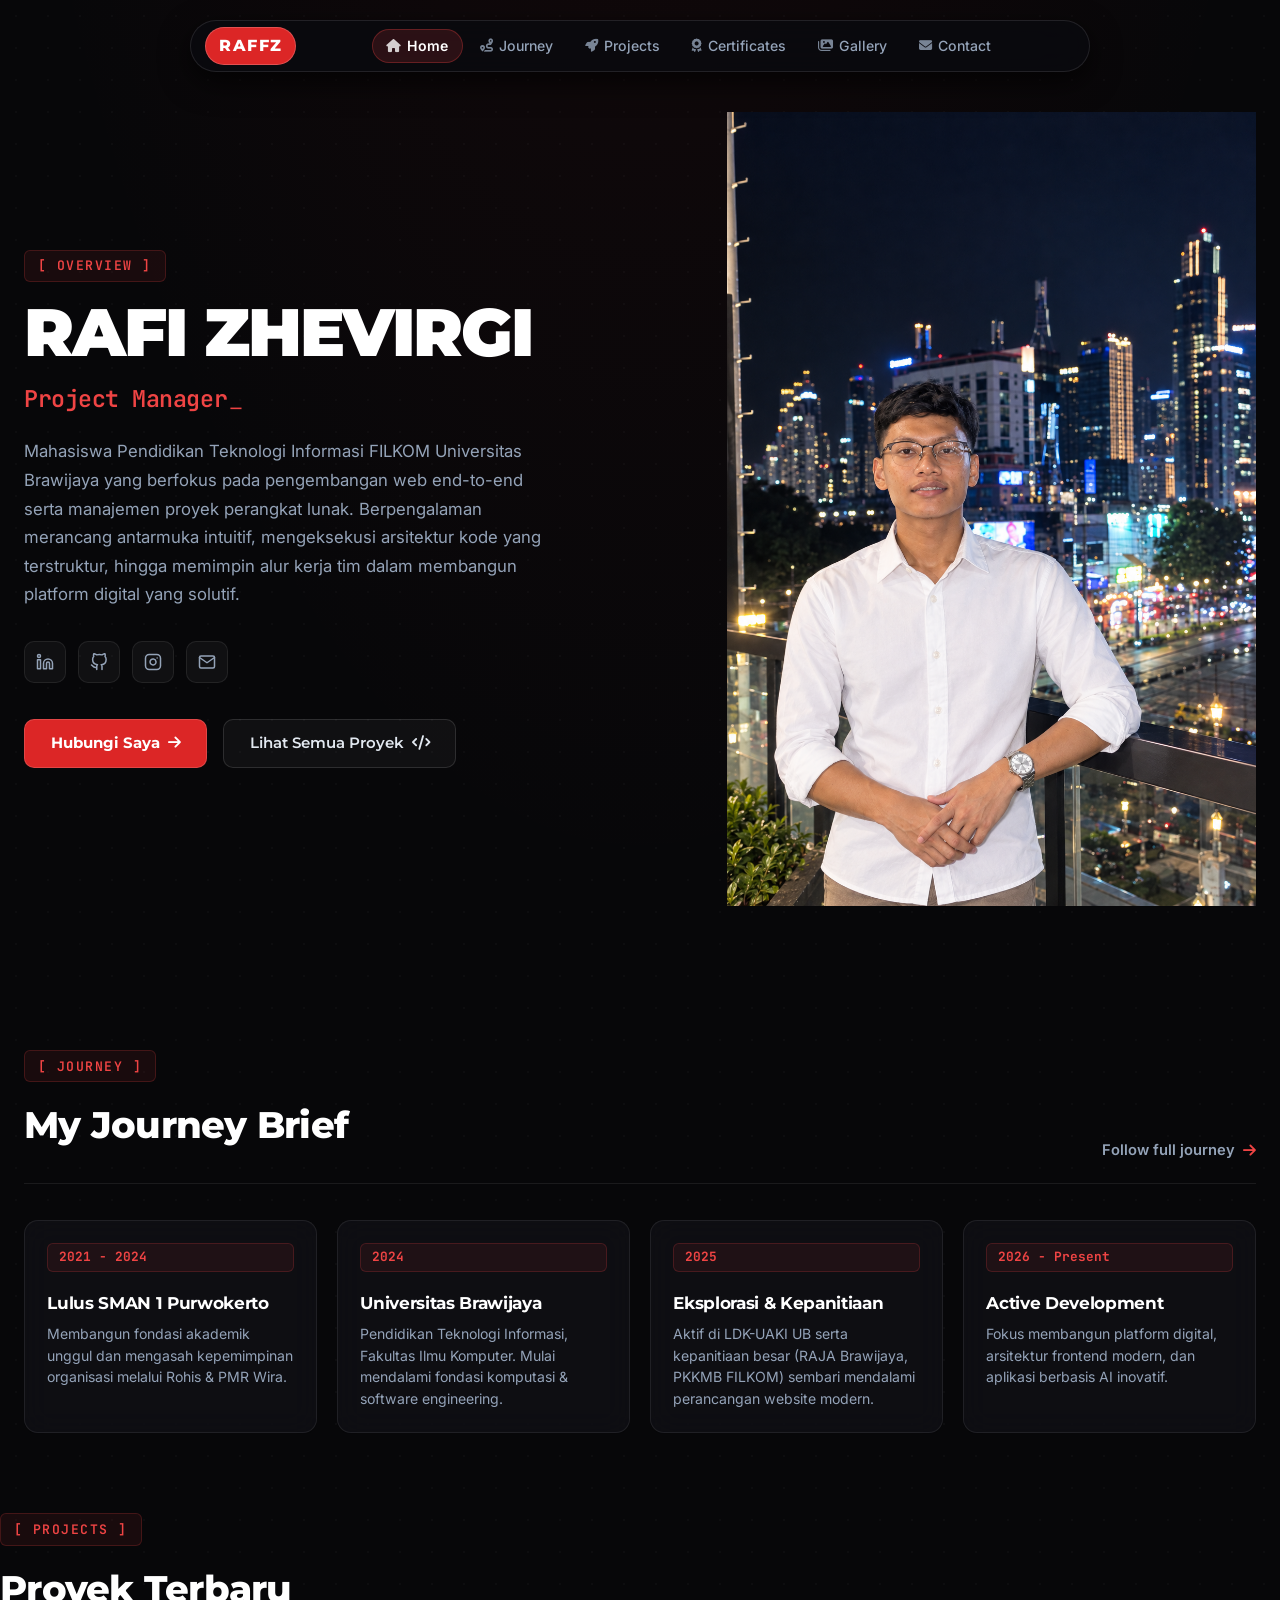
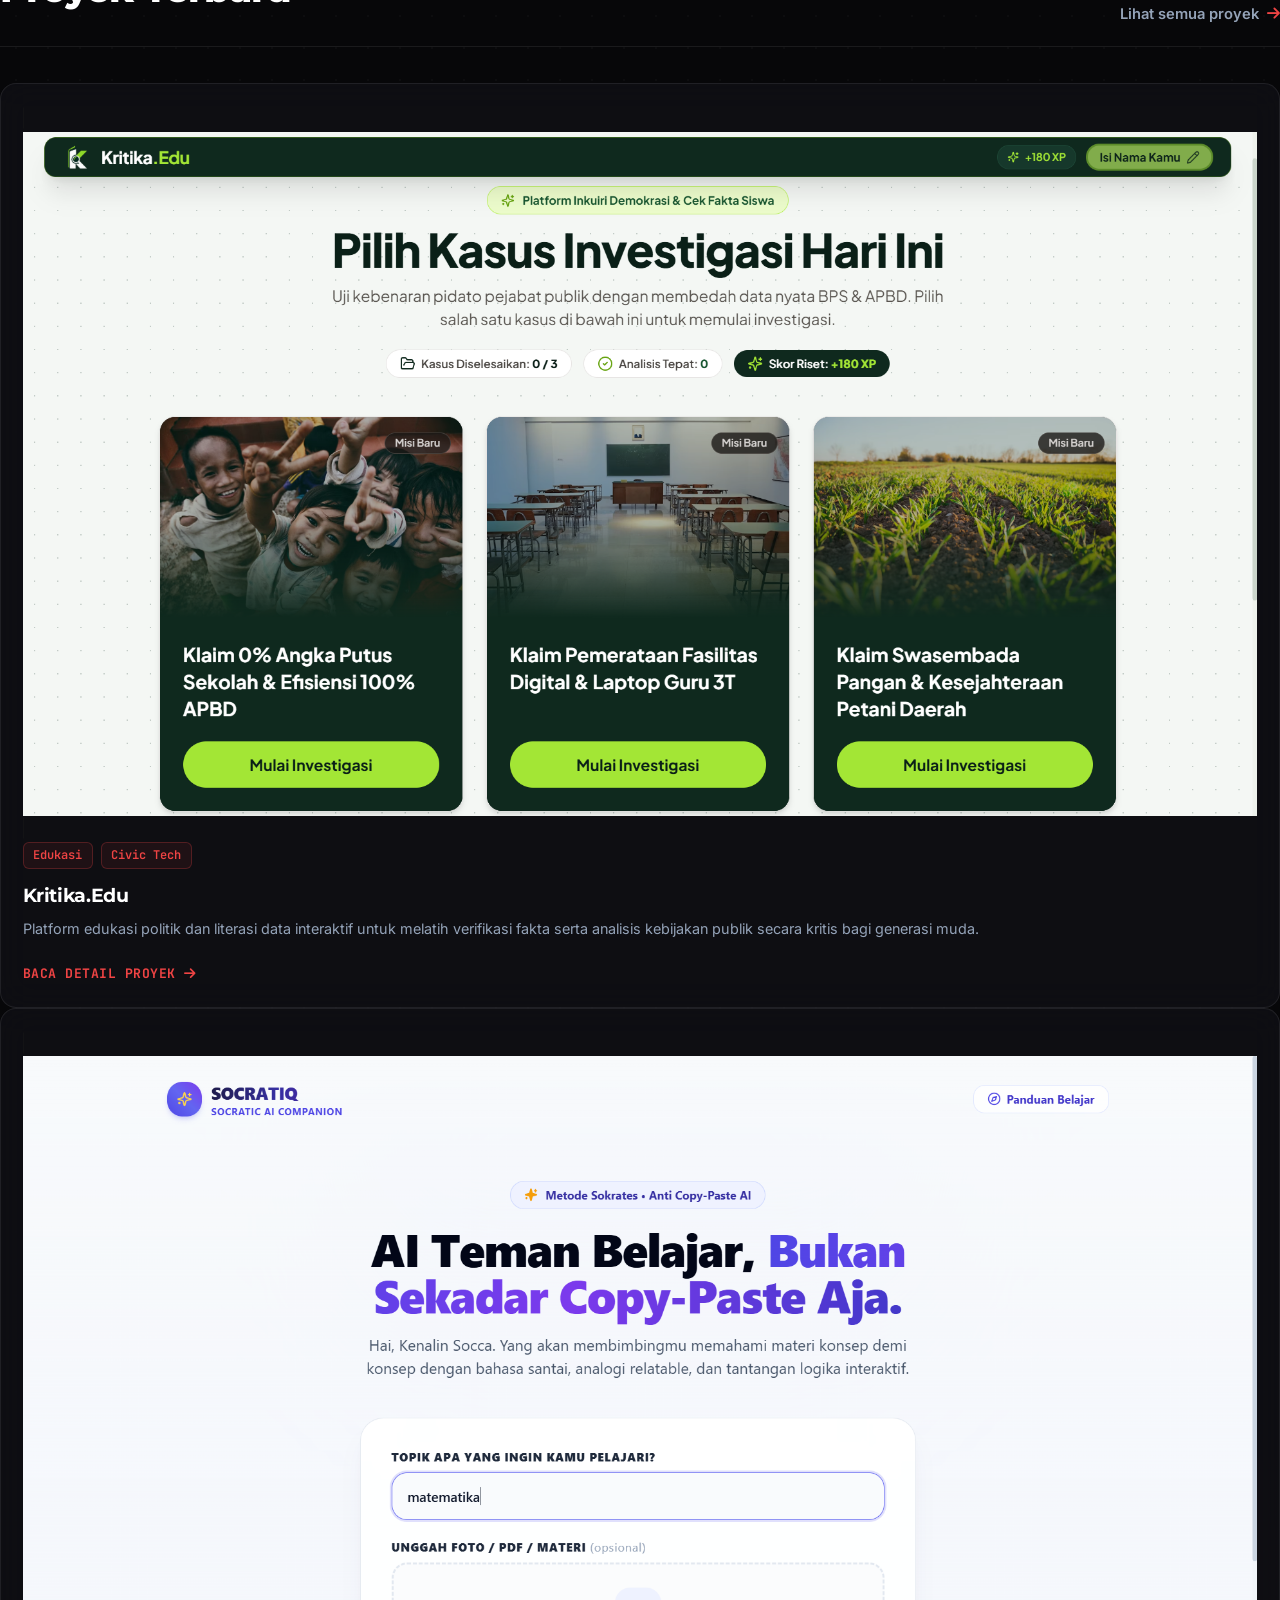
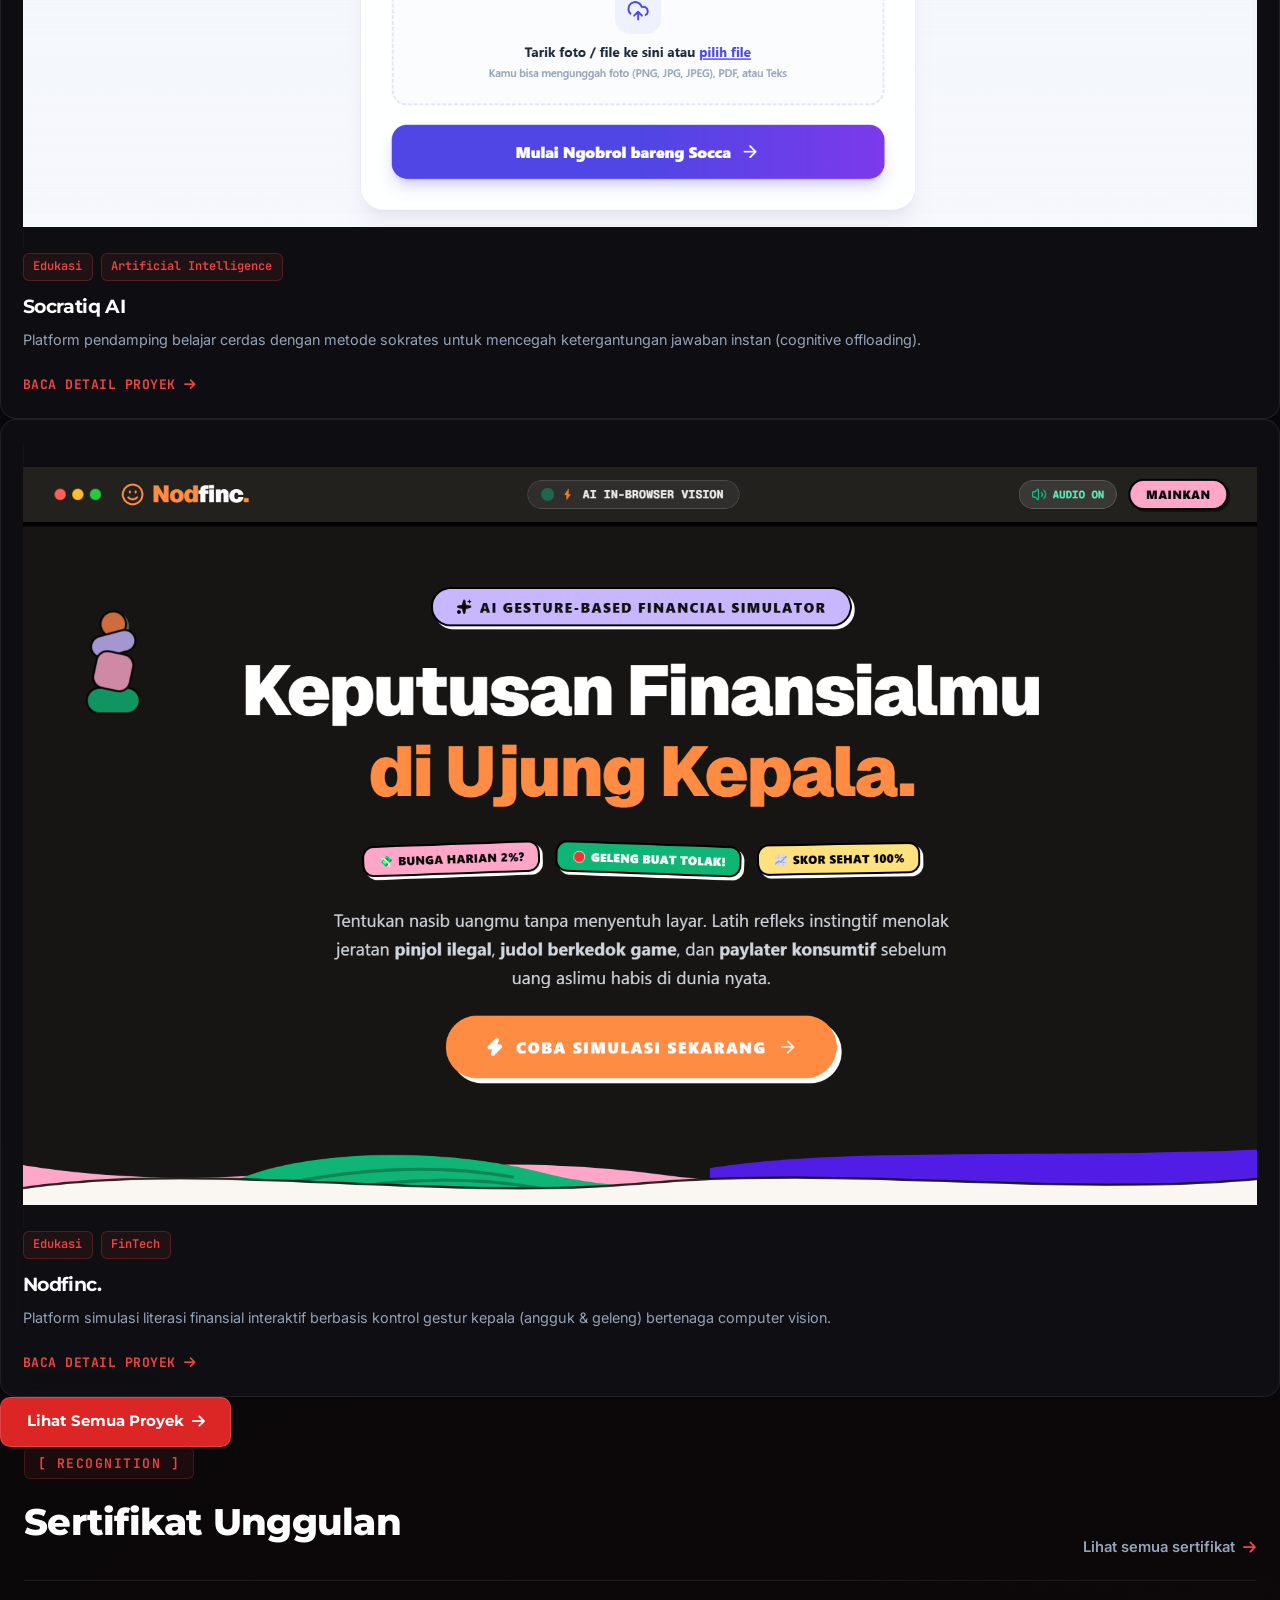
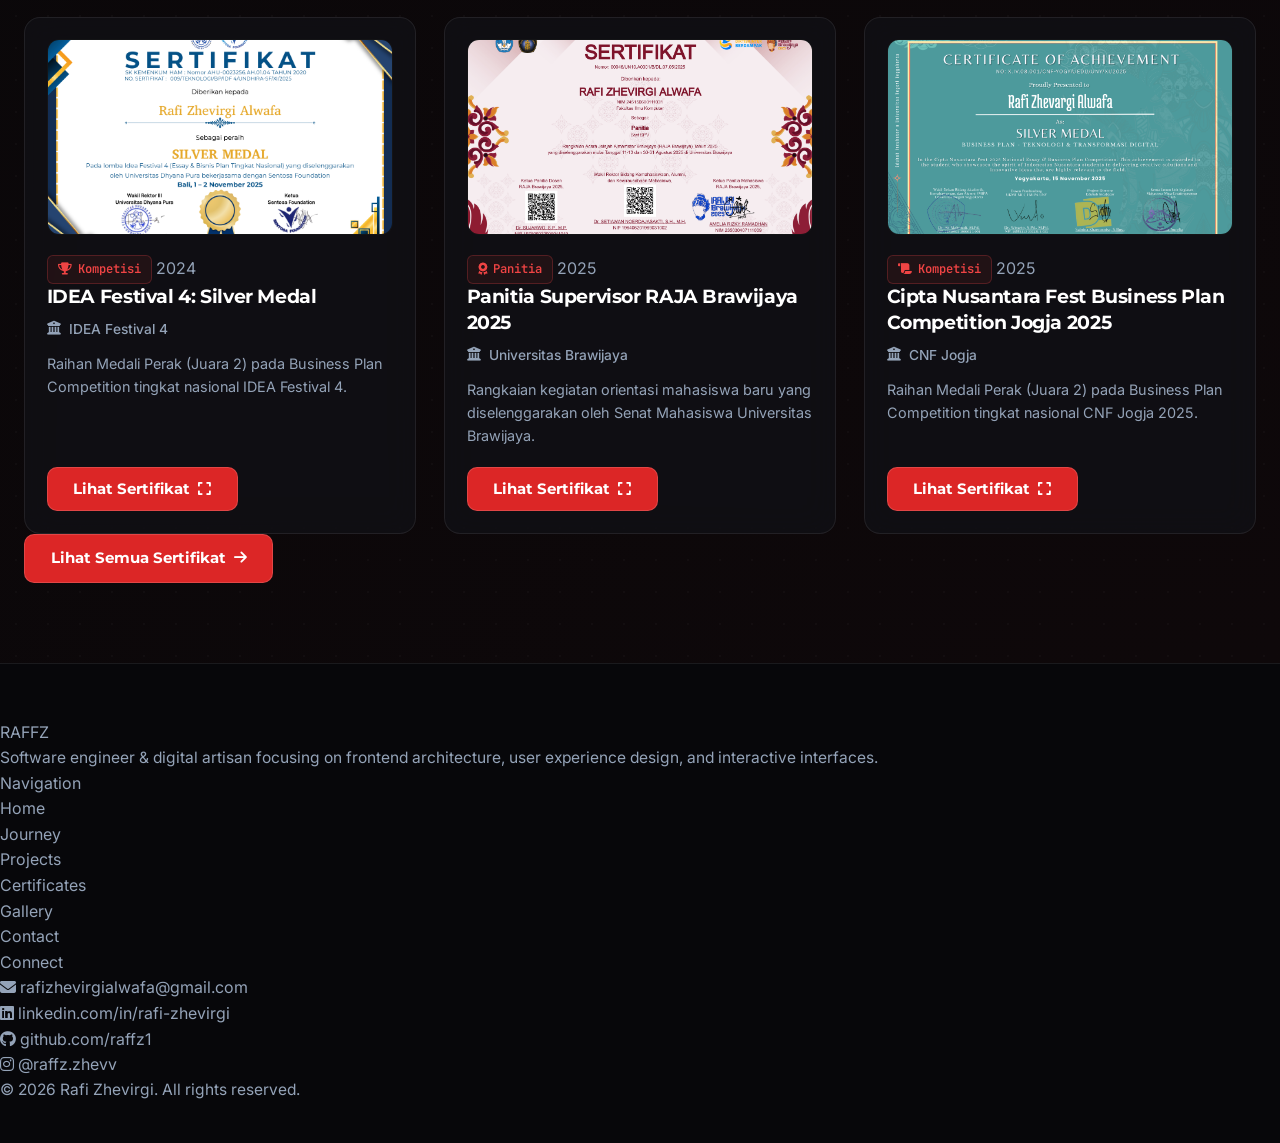
==== index.html @ 8c0d6251 "feat: integrate web3forms contact, fix certificate modal, and optimize static frontend" ====
<!DOCTYPE html>
<html lang="id">
<head>
    <meta charset="UTF-8">
    <meta name="viewport" content="width=device-width, initial-scale=1.0">
    <title>RAFFZ | Portfolio Rafi</title>
    <link rel="icon" type="image/svg+xml" href="favicon.svg">
    <link rel="preconnect" href="https://fonts.googleapis.com">
    <link rel="preconnect" href="https://fonts.gstatic.com" crossorigin>
    <link href="https://fonts.googleapis.com/css2?family=Montserrat:wght@400;600;700;800;900&family=Inter:wght@300;400;500;600;700&family=JetBrains+Mono:wght@400;500;700&display=swap" rel="stylesheet">
    <link rel="stylesheet" href="https://cdnjs.cloudflare.com/ajax/libs/font-awesome/6.4.0/css/all.min.css">
    <!-- Tailwind CSS CDN -->
    <script src="https://cdn.tailwindcss.com"></script>
    <script>
        tailwind.config = {
            theme: {
                extend: {
                    colors: {
                        crimson: '#dc2626',
                        void: '#070709',
                        surface: '#121218'
                    },
                    fontFamily: {
                        heading: ['Montserrat', 'sans-serif'],
                        sans: ['Inter', 'sans-serif'],
                        mono: ['JetBrains Mono', 'monospace']
                    }
                }
            }
        }
    </script>
    <link rel="stylesheet" href="style.css?v=13.0">
</head>
<body class="dark-mode bg-[#070709] text-white">
    <!-- Ambient Background Texture & Glow -->
    <div class="fixed inset-0 pointer-events-none z-0">
        <div class="absolute top-0 left-1/2 -translate-x-1/2 w-[1100px] h-[550px] bg-gradient-to-b from-red-600/15 via-red-950/8 to-transparent blur-[130px] rounded-full"></div>
        <div class="absolute inset-0 bg-[linear-gradient(to_right,rgba(255,255,255,0.08)_1px,transparent_1px),linear-gradient(to_bottom,rgba(255,255,255,0.08)_1px,transparent_1px)] bg-[size:3.5rem_3.5rem] [mask-image:radial-gradient(ellipse_75%_65%_at_50%_15%,#000_70%,transparent_100%)]"></div>
        <div class="absolute inset-0 opacity-[0.035] bg-[radial-gradient(#ffffff_1.2px,transparent_1.2px)] [background-size:20px_20px]"></div>
    </div>

    <!-- Dynamic Floating Capsule Navbar Dock -->
    <header class="capsule-header">
        <nav class="capsule-nav">
            <!-- Left: Logo Badge -->
            <a href="index.html" class="capsule-logo" aria-label="Home">RAFFZ</a>

            <!-- Center: Links Dock -->
            <div class="capsule-links" id="capsuleLinks">
                <div class="nav-indicator"></div>
                <a href="index.html" class="capsule-link active"><i class="fa-solid fa-house"></i> Home</a>
                <a href="journey.html" class="capsule-link"><i class="fa-solid fa-route"></i> Journey</a>
                <a href="projects.html" class="capsule-link"><i class="fa-solid fa-rocket"></i> Projects</a>
                <a href="certificate.html" class="capsule-link"><i class="fa-solid fa-award"></i> Certificates</a>
                <a href="gallery.html" class="capsule-link"><i class="fa-solid fa-images"></i> Gallery</a>
                <a href="contact.html" class="capsule-link"><i class="fa-solid fa-envelope"></i> Contact</a>
            </div>

            <!-- Right: Actions & Mobile Hamburger -->
            <div class="capsule-actions">
                <button class="mobile-menu-toggle" id="mobileMenuBtn" aria-label="Toggle Menu">
                    <span></span>
                    <span></span>
                    <span></span>
                </button>
            </div>
        </nav>
    </header>

    <!-- Main Content -->
    <main class="relative z-10">
        <!-- Hero Section with Static Masked Photo & Solid Headers -->
        <section id="home" class="hero container">
            <div class="hero-left scroll-reveal">
                <span class="hero-greeting font-mono text-xs">
                    [ OVERVIEW ]
                </span>
                <h1 class="hero-name text-white">RAFI ZHEVIRGI</h1>
                <h2 class="hero-role">
                    <span id="typewriter"></span><span class="cursor">_</span>
                </h2>
                <p class="hero-desc">
                    Mahasiswa Pendidikan Teknologi Informasi FILKOM Universitas Brawijaya yang berfokus pada pengembangan web end-to-end serta manajemen proyek perangkat lunak. Berpengalaman merancang antarmuka intuitif, mengeksekusi arsitektur kode yang terstruktur, hingga memimpin alur kerja tim dalam membangun platform digital yang solutif.
                </p>
                
                <!-- Social Nodes -->
                <div class="social-links">
                    <a href="https://www.linkedin.com/in/rafi-zhevirgi" target="_blank" aria-label="LinkedIn" title="LinkedIn Profile">
                        <svg viewBox="0 0 24 24" fill="none" stroke="currentColor" stroke-width="2" stroke-linecap="round" stroke-linejoin="round"><path d="M16 8a6 6 0 0 1 6 6v7h-4v-7a2 2 0 0 0-2-2 2 2 0 0 0-2 2v7h-4v-7a6 6 0 0 1 6-6z"/><rect x="2" y="9" width="4" height="12"/><circle cx="4" cy="4" r="2"/></svg>
                    </a>
                    <a href="https://github.com/raffz1" target="_blank" aria-label="GitHub" title="GitHub Repository">
                        <svg viewBox="0 0 24 24" fill="none" stroke="currentColor" stroke-width="2" stroke-linecap="round" stroke-linejoin="round"><path d="M9 19c-5 1.5-5-2.5-7-3m14 6v-3.87a3.37 3.37 0 0 0-.94-2.61c3.14-.35 6.44-1.54 6.44-7A5.44 5.44 0 0 0 20 4.77 5.07 5.07 0 0 0 19.91 1S18.73.65 16 2.48a13.38 13.38 0 0 0-7 0C6.27.65 5.09 1 5.09 1A5.07 5.07 0 0 0 5 4.77a5.44 5.44 0 0 0-1.5 3.78c0 5.42 3.3 6.61 6.44 7A3.37 3.37 0 0 0 9 18.13V22"/></svg>
                    </a>
                    <a href="https://instagram.com/raffz.zhevv" target="_blank" aria-label="Instagram" title="Instagram Profile">
                        <svg viewBox="0 0 24 24" fill="none" stroke="currentColor" stroke-width="2" stroke-linecap="round" stroke-linejoin="round"><rect x="2" y="2" width="20" height="20" rx="5" ry="5"/><path d="M16 11.37A4 4 0 1 1 12.63 8 4 4 0 0 1 16 11.37z"/><line x1="17.5" y1="6.5" x2="17.51" y2="6.5"/></svg>
                    </a>
                    <a href="mailto:rafizhevirgialwafa@gmail.com" aria-label="Email" title="Send Email">
                        <svg viewBox="0 0 24 24" fill="none" stroke="currentColor" stroke-width="2" stroke-linecap="round" stroke-linejoin="round"><path d="M4 4h16c1.1 0 2 .9 2 2v12c0 1.1-.9 2-2 2H4c-1.1 0-2-.9-2-2V6c0-1.1.9-2 2-2z"/><polyline points="22,6 12,13 2,6"/></svg>
                    </a>
                </div>

                <!-- Action CTAs -->
                <div class="hero-ctas">
                    <a href="contact.html" class="btn-primary">
                        <span>Hubungi Saya</span>
                        <i class="fa-solid fa-arrow-right text-xs"></i>
                    </a>
                    <a href="projects.html" class="btn-ghost">
                        <span>Lihat Semua Proyek</span>
                        <i class="fa-solid fa-code text-xs"></i>
                    </a>
                </div>
            </div>
            
            <!-- Framed Portrait Photo Container -->
            <div class="hero-right scroll-reveal delay-200">
                <div class="w-full max-w-sm sm:max-w-md aspect-[3/4] rounded-3xl p-2 bg-zinc-900/80 border border-zinc-800 shadow-2xl overflow-hidden">
                    <img src="img/rafiporto.png" alt="Rafi Zhevirgi" class="w-full h-full object-cover object-top rounded-2xl">
                </div>
            </div>
        </section>

        <!-- Journey Summary Section -->
        <section id="journey-summary" class="journey-summary-section container">
            <div class="summary-header scroll-reveal">
                <div>
                    <span class="hero-greeting font-mono text-xs">
                        [ JOURNEY ]
                    </span>
                    <h2 class="section-title text-white mt-1">My Journey Brief</h2>
                </div>
                <a href="journey.html" class="text-link">
                    Follow full journey <i class="fa-solid fa-arrow-right"></i>
                </a>
            </div>
            
            <div class="mini-timeline">
                <!-- Segment 1 -->
                <div class="mini-timeline-item scroll-reveal delay-100">
                    <div class="lite-card">
                        <span class="timeline-date">2021 - 2024</span>
                        <h3>Lulus SMAN 1 Purwokerto</h3>
                        <p>Membangun fondasi akademik unggul dan mengasah kepemimpinan organisasi melalui Rohis & PMR Wira.</p>
                    </div>
                </div>

                <!-- Segment 2 -->
                <div class="mini-timeline-item scroll-reveal delay-200">
                    <div class="lite-card">
                        <span class="timeline-date">2024</span>
                        <h3>Universitas Brawijaya</h3>
                        <p>Pendidikan Teknologi Informasi, Fakultas Ilmu Komputer. Mulai mendalami fondasi komputasi & software engineering.</p>
                    </div>
                </div>

                <!-- Segment 3 -->
                <div class="mini-timeline-item scroll-reveal delay-300">
                    <div class="lite-card">
                        <span class="timeline-date">2025</span>
                        <h3>Eksplorasi & Kepanitiaan</h3>
                        <p>Aktif di LDK-UAKI UB serta kepanitiaan besar (RAJA Brawijaya, PKKMB FILKOM) sembari mendalami perancangan website modern.</p>
                    </div>
                </div>

                <!-- Segment 4 -->
                <div class="mini-timeline-item scroll-reveal delay-400">
                    <div class="lite-card">
                        <span class="timeline-date">2026 - Present</span>
                        <h3>Active Development</h3>
                        <p>Fokus membangun platform digital, arsitektur frontend modern, dan aplikasi berbasis AI inovatif.</p>
                    </div>
                </div>
            </div>
        </section>

        <!-- Recent Projects Section -->
        <section id="recent-projects" class="max-w-7xl w-full mx-auto px-4 sm:px-6 lg:px-8 py-16 relative z-10">
            <div class="summary-header scroll-reveal">
                <div>
                    <span class="hero-greeting font-mono text-xs">
                        [ PROJECTS ]
                    </span>
                    <h2 class="section-title text-white mt-1">Proyek Terbaru</h2>
                </div>
                <a href="projects.html" class="text-link">
                    Lihat semua proyek <i class="fa-solid fa-arrow-right"></i>
                </a>
            </div>

            <div class="grid grid-cols-1 md:grid-cols-2 lg:grid-cols-3 gap-8 w-full">
                <!-- Project 1: Kritika.Edu -->
                <div class="project-card scroll-reveal delay-100 w-full h-full flex flex-col justify-between cursor-default select-none">
                    <div>
                        <a href="project-detail.html?id=kritikaedu" class="project-img-wrapper block cursor-pointer" aria-label="Lihat Kritika.Edu">
                            <img src="img/kritika edu_1.png" alt="Kritika.Edu" class="project-img">
                        </a>
                        <div class="project-tags">
                            <span class="project-tag">Edukasi</span>
                            <span class="project-tag">Civic Tech</span>
                        </div>
                        <h3 class="project-title font-bold text-white">Kritika.Edu</h3>
                        <p class="project-desc text-xs sm:text-sm text-zinc-400 leading-relaxed mb-4">Platform edukasi politik dan literasi data interaktif untuk melatih verifikasi fakta serta analisis kebijakan publik secara kritis bagi generasi muda.</p>
                    </div>
                    <div class="pt-2 border-t border-white/5">
                        <a href="project-detail.html?id=kritikaedu" class="project-link cursor-pointer">
                            <span>BACA DETAIL PROYEK</span>
                            <i class="fa-solid fa-arrow-right"></i>
                        </a>
                    </div>
                </div>

                <!-- Project 2: Socratiq AI -->
                <div class="project-card scroll-reveal delay-200 w-full h-full flex flex-col justify-between cursor-default select-none">
                    <div>
                        <a href="project-detail.html?id=socratiq" class="project-img-wrapper block cursor-pointer" aria-label="Lihat SOCRATIQ AI">
                            <img src="img/socratiq_1.png" alt="SOCRATIQ AI" class="project-img">
                        </a>
                        <div class="project-tags">
                            <span class="project-tag">Edukasi</span>
                            <span class="project-tag">Artificial Intelligence</span>
                        </div>
                        <h3 class="project-title font-bold text-white">Socratiq AI</h3>
                        <p class="project-desc text-xs sm:text-sm text-zinc-400 leading-relaxed mb-4">Platform pendamping belajar cerdas dengan metode sokrates untuk mencegah ketergantungan jawaban instan (cognitive offloading).</p>
                    </div>
                    <div class="pt-2 border-t border-white/5">
                        <a href="project-detail.html?id=socratiq" class="project-link cursor-pointer">
                            <span>BACA DETAIL PROYEK</span>
                            <i class="fa-solid fa-arrow-right"></i>
                        </a>
                    </div>
                </div>

                <!-- Project 3: Nodfinc -->
                <div class="project-card scroll-reveal delay-300 w-full h-full flex flex-col justify-between cursor-default select-none">
                    <div>
                        <a href="project-detail.html?id=nodfinc" class="project-img-wrapper block cursor-pointer" aria-label="Lihat Nodfinc">
                            <img src="img/nodfinc_1.png" alt="Nodfinc" class="project-img">
                        </a>
                        <div class="project-tags">
                            <span class="project-tag">Edukasi</span>
                            <span class="project-tag">FinTech</span>
                        </div>
                        <h3 class="project-title font-bold text-white">Nodfinc.</h3>
                        <p class="project-desc text-xs sm:text-sm text-zinc-400 leading-relaxed mb-4">Platform simulasi literasi finansial interaktif berbasis kontrol gestur kepala (angguk & geleng) bertenaga computer vision.</p>
                    </div>
                    <div class="pt-2 border-t border-white/5">
                        <a href="project-detail.html?id=nodfinc" class="project-link cursor-pointer">
                            <span>BACA DETAIL PROYEK</span>
                            <i class="fa-solid fa-arrow-right"></i>
                        </a>
                    </div>
                </div>
            </div>

            <div class="text-center mt-12 scroll-reveal">
                <a href="projects.html" class="btn-primary">
                    <span>Lihat Semua Proyek</span>
                    <i class="fa-solid fa-arrow-right"></i>
                </a>
            </div>
        </section>

        <!-- Featured Certificates Section -->
        <section id="featured-certificates" class="container py-12">
            <div class="summary-header scroll-reveal">
                <div>
                    <span class="hero-greeting font-mono text-xs">
                        [ RECOGNITION ]
                    </span>
                    <h2 class="section-title text-white mt-1">Sertifikat Unggulan</h2>
                </div>
                <a href="certificate.html" class="text-link">
                    Lihat semua sertifikat <i class="fa-solid fa-arrow-right"></i>
                </a>
            </div>

            <div class="project-grid">
                <!-- Cert 1 -->
                <div class="cert-card scroll-reveal delay-100">
                    <div>
                        <div class="project-img-wrapper cert-view-trigger cursor-pointer" 
                             data-img="img/IDF 4 BISNIS PLAN_SILVER MEDAL.png"
                             data-title="IDEA Festival 4: Business Plan Competition (Silver Medal)"
                             data-issuer="IDEA Festival 4">
                            <img src="img/IDF 4 BISNIS PLAN_SILVER MEDAL.png" alt="Silver Medal IDEA Festival 4" class="project-img">
                        </div>
                        <div class="flex justify-between items-center mb-3">
                            <span class="cert-badge">
                                <i class="fa-solid fa-trophy"></i> Kompetisi
                            </span>
                            <span class="text-xs font-mono text-zinc-400">
                                2024
                            </span>
                        </div>
                        <h3 class="project-title text-lg">IDEA Festival 4: Silver Medal</h3>
                        <div class="cert-issuer">
                            <i class="fa-solid fa-building-columns text-red-500"></i> 
                            IDEA Festival 4
                        </div>
                        <p class="project-desc">Raihan Medali Perak (Juara 2) pada Business Plan Competition tingkat nasional IDEA Festival 4.</p>
                    </div>
                    <div class="mt-4">
                        <button class="btn-primary w-full cert-view-trigger text-sm py-2.5" 
                                data-img="img/IDF 4 BISNIS PLAN_SILVER MEDAL.png"
                                data-title="IDEA Festival 4: Business Plan Competition (Silver Medal)"
                                data-issuer="IDEA Festival 4">
                            <span>Lihat Sertifikat</span>
                            <i class="fa-solid fa-expand ml-1"></i>
                        </button>
                    </div>
                </div>

                <!-- Cert 2 -->
                <div class="cert-card scroll-reveal delay-200">
                    <div>
                        <div class="project-img-wrapper cert-view-trigger cursor-pointer" 
                             data-img="img/RAJA BRAWIJAYA 2025_RAFI ZHEVIRGI ALWAFA - 245150600111031 - Panitia RAJA Brawijaya 2025-1.png"
                             data-title="Panitia Supervisor RAJA Brawijaya 2025"
                             data-issuer="Universitas Brawijaya">
                            <img src="img/RAJA BRAWIJAYA 2025_RAFI ZHEVIRGI ALWAFA - 245150600111031 - Panitia RAJA Brawijaya 2025-1.png" alt="Favorite Poster IDEA Festival 4" class="project-img">
                        </div>
                        <div class="flex justify-between items-center mb-3">
                            <span class="cert-badge">
                                <i class="fa-solid fa-award"></i> Panitia
                            </span>
                            <span class="text-xs font-mono text-zinc-400">
                                2025
                            </span>
                        </div>
                        <h3 class="project-title text-lg">Panitia Supervisor RAJA Brawijaya 2025</h3>
                        <div class="cert-issuer">
                            <i class="fa-solid fa-building-columns text-red-500"></i> 
                            Universitas Brawijaya
                        </div>
                        <p class="project-desc">Rangkaian kegiatan orientasi mahasiswa baru yang diselenggarakan oleh Senat Mahasiswa Universitas Brawijaya.</p>
                    </div>
                    <div class="mt-4">
                        <button class="btn-primary w-full cert-view-trigger text-sm py-2.5" 
                                data-img="img/RAJA BRAWIJAYA 2025_RAFI ZHEVIRGI ALWAFA - 245150600111031 - Panitia RAJA Brawijaya 2025-1.png"
                                data-title="Panitia Supervisor RAJA Brawijaya 2025"
                                data-issuer="Universitas Brawijaya">
                            <span>Lihat Sertifikat</span>
                            <i class="fa-solid fa-expand ml-1"></i>
                        </button>
                    </div>
                </div>

                <!-- Cert 3 -->
                <div class="cert-card scroll-reveal delay-300">
                    <div>
                        <div class="project-img-wrapper cert-view-trigger cursor-pointer" 
                             data-img="img/cnf bp jogja.png"
                             data-title="CNF Business Plan Competition Jogja 2025"
                             data-issuer="CNF Jogja">
                            <img src="img/cnf bp jogja.png" alt="CNF Jogja 2025" class="project-img">
                        </div>
                        <div class="flex justify-between items-center mb-3">
                            <span class="cert-badge">
                                <i class="fa-solid fa-scroll"></i> Kompetisi
                            </span>
                            <span class="text-xs font-mono text-zinc-400">
                                2025
                            </span>
                        </div>
                        <h3 class="project-title text-lg">Cipta Nusantara Fest Business Plan Competition Jogja 2025</h3>
                        <div class="cert-issuer">
                            <i class="fa-solid fa-building-columns text-red-500"></i> 
                            CNF Jogja
                        </div>
                        <p class="project-desc">Raihan Medali Perak (Juara 2) pada Business Plan Competition tingkat nasional CNF Jogja 2025.</p>
                    </div>
                    <div class="mt-4">
                        <button class="btn-primary w-full cert-view-trigger text-sm py-2.5" 
                                data-img="img/cnf bp jogja.png"
                                data-title="CNF Business Plan Competition Jogja 2025"
                                data-issuer="CNF Jogja">
                            <span>Lihat Sertifikat</span>
                            <i class="fa-solid fa-expand ml-1"></i>
                        </button>
                    </div>
                </div>
            </div>

            <div class="text-center mt-12 scroll-reveal">
                <a href="certificate.html" class="btn-primary">
                    <span>Lihat Semua Sertifikat</span>
                    <i class="fa-solid fa-arrow-right"></i>
                </a>
            </div>
        </section>

        <!-- Certificate Lightbox Modal -->
        <div id="certModal" class="cert-modal" onclick="closeModal(event)">
            <div class="cert-modal-content" onclick="event.stopPropagation()">
                <button class="cert-modal-close" onclick="closeModal()" aria-label="Tutup"><i class="fa-solid fa-xmark"></i></button>
                <div class="p-6 md:p-8 text-center">
                    <img id="modalImg" src="" alt="Certificate Preview" class="w-full max-h-[70vh] object-contain rounded-xl mb-5 border border-white/10 bg-black/60 shadow-2xl">
                    <h3 id="modalTitle" class="text-xl md:text-2xl font-bold text-white mb-2 font-heading"></h3>
                    <p id="modalIssuer" class="text-zinc-400 text-sm md:text-base font-sans"></p>
                </div>
            </div>
        </div>
    </main>

    <!-- Modern Asymmetric Developer Footer -->
    <footer class="modern-footer">
        <div class="max-w-6xl mx-auto px-6">
            <div class="grid grid-cols-1 md:grid-cols-12 gap-8 pb-10">
                
                <!-- Column 1: Brand & Status -->
                <div class="md:col-span-5 space-y-4">
                    <div class="flex items-center gap-3">
                        <a href="index.html" class="inline-flex items-center justify-center px-4 py-1.5 rounded-full bg-red-600 text-white font-black text-sm tracking-wider shadow-lg shadow-red-950/40 hover:bg-red-500 transition">
                            RAFFZ
                        </a>
                    </div>
                    <p class="text-zinc-400 text-sm max-w-sm leading-relaxed">
                        Software engineer & digital artisan focusing on frontend architecture, user experience design, and interactive interfaces.
                    </p>
                </div>

                <!-- Column 2: Quick Navigation -->
                <div class="md:col-span-3 space-y-3">
                    <span class="text-xs font-mono uppercase tracking-wider text-zinc-500 block">Navigation</span>
                    <ul class="space-y-2 text-sm">
                        <li><a href="index.html" class="text-zinc-400 hover:text-white transition-colors">Home</a></li>
                        <li><a href="journey.html" class="text-zinc-400 hover:text-white transition-colors">Journey</a></li>
                        <li><a href="projects.html" class="text-zinc-400 hover:text-white transition-colors">Projects</a></li>
                        <li><a href="certificate.html" class="text-zinc-400 hover:text-white transition-colors">Certificates</a></li>
                        <li><a href="gallery.html" class="text-zinc-400 hover:text-white transition-colors">Gallery</a></li>
                        <li><a href="contact.html" class="text-zinc-400 hover:text-white transition-colors">Contact</a></li>
                    </ul>
                </div>

                <!-- Column 3: Connect & Social -->
                <div class="md:col-span-4 space-y-3">
                    <span class="text-xs font-mono uppercase tracking-wider text-zinc-500 block">Connect</span>
                    <ul class="space-y-2 text-sm">
                        <li>
                            <a href="mailto:rafizhevirgialwafa@gmail.com" class="text-zinc-400 hover:text-white transition-colors inline-flex items-center gap-2">
                                <i class="fa-solid fa-envelope text-zinc-500"></i> rafizhevirgialwafa@gmail.com
                            </a>
                        </li>
                        <li>
                            <a href="https://www.linkedin.com/in/rafi-zhevirgi" target="_blank" class="text-zinc-400 hover:text-white transition-colors inline-flex items-center gap-2">
                                <i class="fa-brands fa-linkedin text-zinc-500"></i> linkedin.com/in/rafi-zhevirgi
                            </a>
                        </li>
                        <li>
                            <a href="https://github.com/raffz1" target="_blank" class="text-zinc-400 hover:text-white transition-colors inline-flex items-center gap-2">
                                <i class="fa-brands fa-github text-zinc-500"></i> github.com/raffz1
                            </a>
                        </li>
                        <li>
                            <a href="https://instagram.com/raffz.zhevv" target="_blank" class="text-zinc-400 hover:text-white transition-colors inline-flex items-center gap-2">
                                <i class="fa-brands fa-instagram text-zinc-500"></i> @raffz.zhevv
                            </a>
                        </li>
                    </ul>
                </div>

            </div>

            <!-- Bottom Bar -->
            <div class="border-t border-zinc-800/80 pt-6 flex flex-col sm:flex-row items-center justify-between gap-4 text-xs font-mono text-zinc-500">
                <p>&copy; 2026 Rafi Zhevirgi. All rights reserved.</p>
            </div>
        </div>
    </footer>

    <script src="script.js?v=13.0"></script>
    <script>
        function openModal(imgSrc, title, issuer) {
            document.getElementById('modalImg').src = imgSrc;
            document.getElementById('modalTitle').textContent = title;
            document.getElementById('modalIssuer').textContent = issuer;
            document.getElementById('certModal').classList.add('active');
            document.body.style.overflow = 'hidden';
        }

        function closeModal(e) {
            document.getElementById('certModal').classList.remove('active');
            document.body.style.overflow = '';
        }

        document.addEventListener('keydown', (e) => {
            if (e.key === 'Escape') closeModal();
        });

        document.addEventListener('DOMContentLoaded', () => {
            document.querySelectorAll('.cert-view-trigger').forEach(trigger => {
                trigger.addEventListener('click', (e) => {
                    e.stopPropagation();
                    const imgSrc = trigger.getAttribute('data-img');
                    const title = trigger.getAttribute('data-title');
                    const issuer = trigger.getAttribute('data-issuer');
                    openModal(imgSrc, title, issuer);
                });
            });
        });
    </script>
</body>
</html>
---- style.css ----
@import url('https://fonts.googleapis.com/css2?family=Montserrat:wght@400;600;700;800;900&family=Inter:wght@300;400;500;600;700&family=JetBrains+Mono:wght@400;500;700&display=swap');

/* ==========================================================================
   1. CLEAN DARK DESIGN SYSTEM TOKENS (HUMAN-CRAFTED MINIMALISM)
   ========================================================================== */
:root {
    /* Primary Background Void */
    --bg-dark: #070709;
    --bg-void: #050507;
    --bg-surface: rgba(18, 18, 24, 0.75);
    --bg-surface-elevated: rgba(24, 24, 32, 0.9);

    /* Solid Accent Crimson / Red */
    --primary-red: #ef4444;
    --primary-crimson: #dc2626;
    --primary-darkred: #991b1b;

    /* Text System - High Contrast & Readability */
    --text-primary: #ffffff;
    --text-secondary: #94a3b8;
    --text-muted: #64748b;
    --text-accent: #ef4444;

    /* Micro Borders & Clean Glass */
    --border-subtle: rgba(255, 255, 255, 0.08);
    --border-card: rgba(255, 255, 255, 0.1);
    --border-crimson: rgba(239, 68, 68, 0.35);

    /* Active Theme Defaults */
    --bg: var(--bg-dark);
    --text: var(--text-primary);

    /* Typography */
    --font-heading: 'Montserrat', sans-serif;
    --font-sans: 'Inter', sans-serif;
    --font-mono: 'JetBrains Mono', monospace;

    /* Transitions */
    --transition-smooth: cubic-bezier(0.16, 1, 0.3, 1);
}

/* ==========================================================================
   2. GLOBAL RESET, BASE & CUSTOM SCROLLBAR
   ========================================================================== */
*, *::before, *::after {
    margin: 0;
    padding: 0;
    box-sizing: border-box;
}

html {
    scroll-behavior: smooth;
    background-color: var(--bg-dark);
    color: var(--text-primary);
    font-family: var(--font-sans);
    -webkit-font-smoothing: antialiased;
    -moz-osx-font-smoothing: grayscale;
}

body {
    background-color: var(--bg-dark);
    background-image: 
        radial-gradient(ellipse 80% 50% at 50% -20%, rgba(220, 38, 38, 0.09), transparent 70%),
        radial-gradient(circle at 100% 100%, rgba(220, 38, 38, 0.04), transparent 50%),
        radial-gradient(rgba(255, 255, 255, 0.025) 1px, transparent 1px);
    background-size: 100% 100%, 100% 100%, 32px 32px;
    background-position: 0 0, 0 0, 0 0;
    color: var(--text-secondary);
    min-height: 100vh;
    overflow-x: hidden;
    position: relative;
    line-height: 1.6;
}

/* Ultra-thin Crimson Scrollbar */
::-webkit-scrollbar {
    width: 6px;
    height: 6px;
}

::-webkit-scrollbar-track {
    background: #050507;
}

::-webkit-scrollbar-thumb {
    background: #dc2626;
    border-radius: 9999px;
}

::-webkit-scrollbar-thumb:hover {
    background: #ef4444;
}

/* Selection */
::selection {
    background: rgba(239, 68, 68, 0.3);
    color: #ffffff;
}

/* Base Headings - Solid Clean Colors */
h1, h2, h3, h4, h5, h6 {
    font-family: var(--font-heading);
    color: #ffffff;
    font-weight: 700;
    letter-spacing: -0.02em;
}

p {
    color: var(--text-secondary);
    font-size: 0.975rem;
}

a {
    color: inherit;
    text-decoration: none;
    transition: all 0.25s var(--transition-smooth);
}

img, svg, video {
    max-width: 100%;
    display: block;
}

.container {
    max-width: 1280px;
    width: 100%;
    margin: 0 auto;
    padding: 0 1.5rem;
}

/* ==========================================================================
   3. BACKGROUND AMBIENT GLOW (SUBTLE & STATIC)
   ========================================================================== */
.aura-container {
    position: fixed;
    top: 0;
    left: 0;
    width: 100%;
    height: 100%;
    z-index: -1;
    overflow: hidden;
    pointer-events: none;
}

.aura {
    position: absolute;
    border-radius: 50%;
    filter: blur(120px);
    opacity: 0.12;
    mix-blend-mode: screen;
}

.aura-blue {
    background: #dc2626;
    width: 600px;
    height: 600px;
    top: -150px;
    left: -100px;
}

.aura-purple {
    background: #991b1b;
    width: 500px;
    height: 500px;
    bottom: 5%;
    right: -100px;
}

/* ==========================================================================
   4. DYNAMIC FLOATING NAVBAR DOCK
   ========================================================================== */
.capsule-header {
    position: fixed;
    top: 1.25rem;
    left: 0;
    width: 100%;
    z-index: 1000;
    display: flex;
    justify-content: center;
    padding: 0 1rem;
    pointer-events: none;
}

.capsule-nav {
    pointer-events: auto;
    display: flex;
    align-items: center;
    justify-content: space-between;
    gap: 1.5rem;
    padding: 0.4rem 0.5rem 0.4rem 0.9rem;
    background: rgba(10, 10, 15, 0.85);
    backdrop-filter: blur(20px);
    -webkit-backdrop-filter: blur(20px);
    border: 1px solid rgba(255, 255, 255, 0.1);
    border-radius: 9999px;
    box-shadow: 0 10px 30px rgba(0, 0, 0, 0.7);
    max-width: 900px;
    width: 100%;
    transition: all 0.3s var(--transition-smooth);
}

.capsule-header.scrolled .capsule-nav {
    background: rgba(8, 8, 12, 0.95);
    border-color: rgba(239, 68, 68, 0.3);
    box-shadow: 0 15px 35px rgba(0, 0, 0, 0.85);
}

/* Logo Badge */
.capsule-logo {
    display: inline-flex;
    align-items: center;
    justify-content: center;
    font-family: var(--font-heading);
    font-weight: 800;
    font-size: 1rem;
    letter-spacing: 1.5px;
    color: #ffffff !important;
    text-transform: uppercase;
    padding: 0.3rem 0.8rem;
    border-radius: 9999px;
    background: #dc2626;
    border: 1px solid rgba(255, 255, 255, 0.2);
    transition: all 0.25s var(--transition-smooth);
    flex-shrink: 0;
}

.capsule-logo:hover {
    background: #ef4444;
    transform: translateY(-1px);
}

/* Navigation Links Container */
.capsule-links {
    display: flex;
    align-items: center;
    position: relative;
    gap: 0.2rem;
}

.nav-indicator {
    position: absolute;
    height: 34px;
    background: rgba(239, 68, 68, 0.15);
    border: 1px solid rgba(239, 68, 68, 0.3);
    border-radius: 9999px;
    top: 50%;
    margin-top: -17px;
    left: 0;
    width: 0;
    z-index: 1;
    pointer-events: none;
    transition: left 0.3s var(--transition-smooth), width 0.3s var(--transition-smooth), opacity 0.2s ease;
    opacity: 0;
}

.capsule-link {
    position: relative;
    z-index: 2;
    padding: 0.4rem 0.9rem;
    height: 34px;
    display: flex;
    align-items: center;
    gap: 6px;
    color: #94a3b8;
    font-family: var(--font-sans);
    font-weight: 500;
    font-size: 0.88rem;
    border-radius: 9999px;
    transition: color 0.25s ease;
    white-space: nowrap;
}

.capsule-link i {
    font-size: 0.82rem;
    opacity: 0.8;
}

.capsule-link:hover {
    color: #ffffff;
}

.capsule-link.active {
    color: #ffffff;
    font-weight: 600;
}

.capsule-actions {
    display: flex;
    align-items: center;
    gap: 8px;
}

/* Mobile Menu Toggle Button */
.mobile-menu-toggle {
    display: none;
    width: 40px;
    height: 40px;
    background: rgba(255, 255, 255, 0.05);
    border: 1px solid rgba(255, 255, 255, 0.1);
    border-radius: 50%;
    cursor: pointer;
    flex-direction: column;
    justify-content: center;
    align-items: center;
    gap: 5px;
    padding: 0;
    transition: all 0.25s var(--transition-smooth);
}

.mobile-menu-toggle span {
    display: block;
    width: 18px;
    height: 2px;
    background-color: #ffffff;
    border-radius: 2px;
    transition: all 0.25s var(--transition-smooth);
}

.mobile-menu-toggle:hover {
    background: rgba(239, 68, 68, 0.15);
    border-color: rgba(239, 68, 68, 0.4);
}

.mobile-menu-toggle.active span:nth-child(1) {
    transform: translateY(7px) rotate(45deg);
    background-color: #ef4444;
}

.mobile-menu-toggle.active span:nth-child(2) {
    opacity: 0;
    transform: translateX(10px);
}

.mobile-menu-toggle.active span:nth-child(3) {
    transform: translateY(-7px) rotate(-45deg);
    background-color: #ef4444;
}

/* ==========================================================================
   5. HERO SECTION (CLEAN SOLID TYPOGRAPHY & STATIC PHOTO)
   ========================================================================== */
.hero {
    min-height: 85vh;
    display: flex;
    align-items: center;
    justify-content: space-between;
    gap: 3.5rem;
    padding-top: 7rem;
    padding-bottom: 4rem;
    position: relative;
}

.hero-left {
    flex: 1.1;
    display: flex;
    flex-direction: column;
    align-items: flex-start;
    z-index: 2;
}

/* Clean Static Mono Label */
.hero-greeting {
    font-family: var(--font-mono);
    font-size: 0.82rem;
    font-weight: 600;
    letter-spacing: 1.5px;
    color: #ef4444;
    text-transform: uppercase;
    display: inline-flex;
    align-items: center;
    gap: 8px;
    margin-bottom: 0.85rem;
    background: rgba(239, 68, 68, 0.08);
    padding: 0.3rem 0.8rem;
    border-radius: 6px;
    border: 1px solid rgba(239, 68, 68, 0.2);
}

/* Solid Pure White Headline */
.hero-name {
    font-size: clamp(2.5rem, 5.5vw, 4.2rem);
    font-weight: 900;
    line-height: 1.08;
    letter-spacing: -0.03em;
    color: #ffffff;
    margin-bottom: 0.75rem;
}

.hero-role {
    font-family: var(--font-mono);
    font-size: clamp(1.1rem, 2.2vw, 1.45rem);
    font-weight: 600;
    color: #e2e8f0;
    margin-bottom: 1.25rem;
    min-height: 2.2rem;
    display: flex;
    align-items: center;
}

#typewriter {
    color: #ef4444;
}

.cursor {
    display: inline-block;
    color: #ef4444;
    font-weight: 300;
    animation: blink 0.8s infinite;
    margin-left: 2px;
}

@keyframes blink {
    0%, 100% { opacity: 1; }
    50% { opacity: 0; }
}

.hero-desc {
    font-size: 1.05rem;
    color: #94a3b8;
    max-width: 520px;
    margin-bottom: 2rem;
    line-height: 1.7;
}

/* Social Icon Nodes */
.social-links {
    display: flex;
    align-items: center;
    gap: 0.75rem;
    margin-bottom: 2.25rem;
}

.social-links a {
    width: 42px;
    height: 42px;
    border-radius: 10px;
    background: rgba(255, 255, 255, 0.04);
    border: 1px solid rgba(255, 255, 255, 0.08);
    display: flex;
    align-items: center;
    justify-content: center;
    color: #94a3b8;
    transition: all 0.25s var(--transition-smooth);
}

.social-links a svg, .social-links a i {
    width: 18px;
    height: 18px;
}

.social-links a:hover {
    color: #ffffff;
    background: rgba(239, 68, 68, 0.15);
    border-color: rgba(239, 68, 68, 0.4);
    transform: translateY(-2px);
}

/* Hero Action CTAs */
.hero-ctas {
    display: flex;
    align-items: center;
    gap: 1rem;
    flex-wrap: wrap;
}

/* Solid Clean Red Button */
.btn-primary {
    display: inline-flex;
    align-items: center;
    justify-content: center;
    gap: 8px;
    padding: 0.75rem 1.6rem;
    font-family: var(--font-heading);
    font-weight: 700;
    font-size: 0.92rem;
    color: #ffffff;
    background: #dc2626;
    border: 1px solid rgba(255, 255, 255, 0.15);
    border-radius: 10px;
    cursor: pointer;
    transition: all 0.25s var(--transition-smooth);
    text-decoration: none;
}

.btn-primary:hover {
    background: #ef4444;
    transform: translateY(-2px);
    box-shadow: 0 6px 20px rgba(220, 38, 38, 0.35);
}

/* Clean Minimalist Ghost Button */
.btn-ghost {
    display: inline-flex;
    align-items: center;
    gap: 8px;
    padding: 0.75rem 1.6rem;
    font-family: var(--font-heading);
    font-weight: 600;
    font-size: 0.92rem;
    color: #e2e8f0;
    background: rgba(255, 255, 255, 0.04);
    border: 1px solid rgba(255, 255, 255, 0.12);
    border-radius: 10px;
    transition: all 0.25s var(--transition-smooth);
    text-decoration: none;
}

.btn-ghost:hover {
    background: rgba(255, 255, 255, 0.08);
    border-color: rgba(239, 68, 68, 0.5);
    color: #ffffff;
    transform: translateY(-2px);
}

.text-link {
    display: inline-flex;
    align-items: center;
    gap: 8px;
    color: #94a3b8;
    font-weight: 600;
    font-size: 0.92rem;
    transition: all 0.25s ease;
}

.text-link i {
    transition: transform 0.25s ease;
    color: #ef4444;
}

.text-link:hover {
    color: #ffffff;
}

.text-link:hover i {
    transform: translateX(4px);
}

/* Framed Portrait Hero Right */
.hero-right {
    flex: 0.9;
    display: flex;
    justify-content: center;
    align-items: center;
    position: relative;
    z-index: 1;
}

/* ==========================================================================
   6. SECTION HEADERS & UTILITIES
   ========================================================================== */
.section-title {
    font-size: clamp(1.8rem, 3.5vw, 2.3rem);
    font-weight: 800;
    color: #ffffff;
    letter-spacing: -0.02em;
    margin-bottom: 0.5rem;
}

.summary-header {
    display: flex;
    justify-content: space-between;
    align-items: flex-end;
    margin-bottom: 2.25rem;
    gap: 1.5rem;
    flex-wrap: wrap;
    border-bottom: 1px solid rgba(255, 255, 255, 0.08);
    padding-bottom: 1.25rem;
}

/* ==========================================================================
   7. JOURNEY TIMELINE (CLEAN STATIC NODES)
   ========================================================================== */
.journey-section, .journey-summary-section {
    padding-top: 5rem;
    padding-bottom: 5rem;
    position: relative;
}

.timeline-container {
    position: relative;
    max-width: 860px;
    margin: 3rem auto 0 auto;
    padding: 2rem 0;
}

.timeline-line {
    position: absolute;
    top: 0;
    bottom: 0;
    left: 50%;
    transform: translateX(-50%);
    width: 2px;
    background: rgba(255, 255, 255, 0.08);
}

.timeline-progress-fill {
    position: absolute;
    top: 0;
    left: 0;
    width: 100%;
    height: 0%;
    background: #dc2626;
    transition: height 0.15s ease-out;
}

.timeline-item {
    position: relative;
    margin-bottom: 3rem;
    width: 50%;
    opacity: 0;
    transform: translateY(20px);
    transition: all 0.5s var(--transition-smooth);
}

.timeline-item.show {
    opacity: 1;
    transform: translateY(0);
}

.timeline-item.left {
    left: 0;
    padding-right: 3rem;
    text-align: right;
}

.timeline-item.right {
    left: 50%;
    padding-left: 3rem;
    text-align: left;
}

/* Clean Static Red Node */
.timeline-dot {
    position: absolute;
    top: 1.5rem;
    width: 14px;
    height: 14px;
    border-radius: 50%;
    background: #dc2626;
    border: 3px solid #070709;
    z-index: 5;
    transition: transform 0.25s ease;
}

.timeline-item.left .timeline-dot {
    right: -7px;
}

.timeline-item.right .timeline-dot {
    left: -7px;
}

.timeline-item:hover .timeline-dot {
    transform: scale(1.3);
    background: #ef4444;
}

/* Timeline Cards */
.timeline-content {
    background: rgba(18, 18, 24, 0.75);
    border: 1px solid rgba(255, 255, 255, 0.08);
    border-radius: 16px;
    padding: 1.75rem 2rem;
    backdrop-filter: blur(16px);
    -webkit-backdrop-filter: blur(16px);
    box-shadow: 0 10px 30px rgba(0, 0, 0, 0.35);
    transition: transform 0.35s var(--transition-smooth), border-color 0.35s ease;
}

.timeline-item.left .timeline-content {
    border-right: 2px solid rgba(239, 68, 68, 0.35);
}

.timeline-item.right .timeline-content {
    border-left: 2px solid rgba(239, 68, 68, 0.35);
}

.timeline-item:hover .timeline-content {
    border-color: rgba(239, 68, 68, 0.5);
    transform: translateY(-3px);
}

.timeline-date {
    display: inline-block;
    font-family: var(--font-mono);
    font-size: 0.8rem;
    font-weight: 700;
    color: #ef4444;
    background: rgba(239, 68, 68, 0.08);
    padding: 0.2rem 0.65rem;
    border-radius: 6px;
    border: 1px solid rgba(239, 68, 68, 0.2);
    margin-bottom: 0.75rem;
}

.timeline-content h3 {
    font-size: 1.2rem;
    color: #ffffff;
    margin-bottom: 0.35rem;
}

.timeline-content h4 {
    font-size: 0.95rem;
    color: #94a3b8;
    font-weight: 500;
    margin-bottom: 0.85rem;
}

.timeline-content p {
    font-size: 0.92rem;
    line-height: 1.65;
    color: #94a3b8;
}

/* Mini Timeline (Index.php Journey Brief) */
.mini-timeline {
    display: grid;
    grid-template-columns: repeat(auto-fit, minmax(220px, 1fr));
    gap: 1.25rem;
    margin-top: 1.5rem;
}

.lite-card {
    background: rgba(18, 18, 24, 0.7);
    border: 1px solid rgba(255, 255, 255, 0.08);
    border-radius: 14px;
    padding: 1.4rem;
    backdrop-filter: blur(14px);
    height: 100%;
    display: flex;
    flex-direction: column;
    transition: all 0.3s var(--transition-smooth);
}

.lite-card:hover {
    border-color: rgba(239, 68, 68, 0.4);
    transform: translateY(-4px);
}

.lite-card h3 {
    font-size: 1.05rem;
    color: #ffffff;
    margin: 0.5rem 0;
    line-height: 1.35;
}

.lite-card p {
    font-size: 0.88rem;
    color: #94a3b8;
    line-height: 1.55;
}

/* ==========================================================================
   8. PROJECT & CERTIFICATE CARDS
   ========================================================================== */
.project-grid {
    display: grid;
    grid-template-columns: repeat(auto-fill, minmax(320px, 1fr));
    gap: 1.75rem;
}

.project-card, .cert-card {
    background: rgba(18, 18, 24, 0.7);
    border: 1px solid rgba(255, 255, 255, 0.08);
    border-radius: 16px;
    padding: 1.35rem;
    backdrop-filter: blur(16px);
    -webkit-backdrop-filter: blur(16px);
    display: flex;
    flex-direction: column;
    justify-content: space-between;
    cursor: default;
    user-select: none;
    transition: transform 0.35s var(--transition-smooth), border-color 0.35s ease;
}

.project-card:hover, .cert-card:hover {
    transform: translateY(-5px);
    border-color: rgba(239, 68, 68, 0.4);
    box-shadow: 0 15px 35px rgba(0, 0, 0, 0.5);
}

.project-img-wrapper {
    position: relative;
    width: 100%;
    aspect-ratio: 16 / 9;
    border-radius: 12px;
    overflow: hidden;
    margin-bottom: 1.25rem;
    background: #050507;
    border: 1px solid rgba(255, 255, 255, 0.06);
}

.project-img {
    width: 100%;
    height: 100%;
    object-fit: cover;
    transition: transform 0.5s var(--transition-smooth);
}

.project-card:hover .project-img, .cert-card:hover .project-img {
    transform: scale(1.04);
}

.project-tags {
    display: flex;
    flex-wrap: wrap;
    gap: 0.5rem;
    margin-bottom: 0.85rem;
}

.project-tag {
    font-family: var(--font-mono);
    font-size: 0.75rem;
    font-weight: 600;
    padding: 0.2rem 0.6rem;
    background: rgba(239, 68, 68, 0.08);
    border: 1px solid rgba(239, 68, 68, 0.25);
    border-radius: 6px;
    color: #ef4444;
}

.project-title {
    font-size: 1.2rem;
    font-weight: 700;
    color: #ffffff;
    margin-bottom: 0.5rem;
    line-height: 1.35;
}

.project-desc {
    font-size: 0.9rem;
    color: #94a3b8;
    line-height: 1.6;
    margin-bottom: 1.25rem;
}

.project-link {
    display: inline-flex;
    align-items: center;
    gap: 8px;
    font-family: var(--font-mono);
    font-size: 0.82rem;
    font-weight: 700;
    letter-spacing: 0.5px;
    color: #ef4444;
    text-transform: uppercase;
    transition: all 0.25s ease;
}

.project-link:hover {
    color: #ffffff;
}

.project-link:hover i {
    transform: translateX(4px);
}

/* Certificate Badges & Filters */
.cert-badge {
    display: inline-flex;
    align-items: center;
    gap: 6px;
    padding: 0.25rem 0.65rem;
    background: rgba(239, 68, 68, 0.08);
    border: 1px solid rgba(239, 68, 68, 0.25);
    color: #ef4444;
    border-radius: 6px;
    font-size: 0.76rem;
    font-weight: 600;
    font-family: var(--font-mono);
}

.cert-issuer {
    color: #94a3b8;
    font-size: 0.86rem;
    margin-bottom: 0.75rem;
    display: flex;
    align-items: center;
    gap: 8px;
    font-weight: 500;
}

.cert-filter-container {
    display: flex;
    justify-content: flex-start;
    flex-wrap: wrap;
    gap: 0.65rem;
    margin: 0;
}

.cert-filter-btn {
    background: #18181b;
    border: 1px solid #27272a;
    color: #d4d4d8;
    padding: 0.5rem 1.15rem;
    border-radius: 0.75rem;
    font-size: 0.82rem;
    font-weight: 600;
    cursor: pointer;
    transition: all 0.2s ease;
    display: inline-flex;
    align-items: center;
    gap: 8px;
    box-shadow: 0 4px 6px -1px rgba(0, 0, 0, 0.3);
}

.cert-filter-btn:hover {
    background: #27272a;
    border-color: #3f3f46;
    color: #ffffff;
}

.cert-filter-btn.active {
    background: rgba(69, 10, 10, 0.85);
    border-color: #dc2626;
    color: #ffffff;
    box-shadow: 0 10px 25px -3px rgba(69, 10, 10, 0.5);
}

/* ==========================================================================
   9. GALLERY CARDS
   ========================================================================== */
.gallery-grid {
    display: grid;
    grid-template-columns: repeat(auto-fill, minmax(320px, 1fr));
    gap: 1.75rem;
}

.gallery-item {
    background: rgba(18, 18, 24, 0.7);
    border: 1px solid rgba(255, 255, 255, 0.08);
    border-radius: 16px;
    overflow: hidden;
    backdrop-filter: blur(16px);
    transition: all 0.35s var(--transition-smooth);
    cursor: pointer;
}

.gallery-item:hover {
    transform: translateY(-5px);
    border-color: rgba(239, 68, 68, 0.4);
}

.gallery-img-wrapper {
    position: relative;
    width: 100%;
    aspect-ratio: 16 / 10;
    overflow: hidden;
    background: #050507;
}

.gallery-img-wrapper img {
    width: 100%;
    height: 100%;
    object-fit: cover;
    transition: transform 0.5s var(--transition-smooth);
}

.gallery-item:hover .gallery-img-wrapper img {
    transform: scale(1.05);
}

.gallery-info {
    padding: 1.35rem;
}

.gallery-date {
    font-family: var(--font-mono);
    font-size: 0.8rem;
    color: #ef4444;
    display: inline-flex;
    align-items: center;
    gap: 6px;
    margin-bottom: 0.4rem;
}

.gallery-title {
    font-size: 1.15rem;
    color: #ffffff;
    margin-bottom: 0.4rem;
}

.gallery-desc {
    font-size: 0.88rem;
    color: #94a3b8;
    line-height: 1.6;
}

/* ==========================================================================
   10. LIGHTBOX & MODALS
   ========================================================================== */
.cert-modal {
    position: fixed;
    inset: 0;
    background: rgba(5, 5, 8, 0.9);
    backdrop-filter: blur(12px);
    -webkit-backdrop-filter: blur(12px);
    z-index: 2000;
    display: flex;
    align-items: center;
    justify-content: center;
    padding: 1.5rem;
    opacity: 0;
    pointer-events: none;
    transition: opacity 0.25s ease;
}

.cert-modal.active {
    opacity: 1;
    pointer-events: auto;
}

.cert-modal-content {
    position: relative;
    max-width: 860px;
    width: 100%;
    background: #111116;
    border: 1px solid rgba(255, 255, 255, 0.12);
    border-radius: 16px;
    overflow: hidden;
    box-shadow: 0 25px 50px rgba(0, 0, 0, 0.8);
    transform: scale(0.96);
    transition: transform 0.25s var(--transition-smooth);
}

.cert-modal.active .cert-modal-content {
    transform: scale(1);
}

.cert-modal-close {
    position: absolute;
    top: 16px;
    right: 16px;
    width: 36px;
    height: 36px;
    background: rgba(255, 255, 255, 0.08);
    color: #fff;
    border: 1px solid rgba(255, 255, 255, 0.12);
    border-radius: 50%;
    cursor: pointer;
    display: flex;
    align-items: center;
    justify-content: center;
    font-size: 1.1rem;
    transition: all 0.25s ease;
    z-index: 10;
}

.cert-modal-close:hover {
    background: #dc2626;
    transform: rotate(90deg);
}

/* ==========================================================================
   11. HUMAN-CRAFTED ASYMMETRIC DEVELOPER FOOTER
   ========================================================================== */
.modern-footer {
    border-top: 1px solid rgba(255, 255, 255, 0.08);
    background: #07070a;
    padding-top: 3.5rem;
    padding-bottom: 2.5rem;
    margin-top: 5rem;
}

/* ==========================================================================
   12. SCROLL REVEAL ANIMATIONS
   ========================================================================== */
.scroll-reveal {
    opacity: 0;
    transform: translateY(18px);
    transition: opacity 0.6s var(--transition-smooth), transform 0.6s var(--transition-smooth);
}

.scroll-reveal.in-view {
    opacity: 1;
    transform: translateY(0);
}

.delay-100 { transition-delay: 0.1s; }
.delay-200 { transition-delay: 0.2s; }
.delay-300 { transition-delay: 0.3s; }
.delay-400 { transition-delay: 0.4s; }

/* ==========================================================================
   13. RESPONSIVE DESIGN (MOBILE-FIRST TUNING)
   ========================================================================== */
@media (max-width: 992px) {
    .hero {
        flex-direction: column-reverse;
        text-align: center;
        padding-top: 6rem;
        gap: 2.5rem;
    }

    .hero-left {
        align-items: center;
    }

    .hero-desc {
        margin-left: auto;
        margin-right: auto;
    }

    .hero-ctas {
        justify-content: center;
    }

    .timeline-line {
        left: 20px;
    }

    .timeline-item {
        width: 100%;
        left: 0 !important;
        padding-left: 3.5rem !important;
        padding-right: 0 !important;
        text-align: left !important;
    }

    .timeline-dot {
        left: 13px !important;
        right: auto !important;
    }

    .timeline-item.left .timeline-content,
    .timeline-item.right .timeline-content {
        border-right: none;
        border-left: 2px solid rgba(239, 68, 68, 0.35);
    }
}

@media (max-width: 768px) {
    .capsule-header {
        top: 0.75rem;
        padding: 0 0.75rem;
    }

    .capsule-nav {
        padding: 0.35rem 0.5rem 0.35rem 0.8rem;
    }

    .mobile-menu-toggle {
        display: flex;
    }

    .capsule-links {
        position: fixed;
        top: calc(100% + 0.75rem);
        left: 0.75rem;
        right: 0.75rem;
        background: rgba(12, 12, 18, 0.96);
        backdrop-filter: blur(20px);
        -webkit-backdrop-filter: blur(20px);
        border: 1px solid rgba(255, 255, 255, 0.12);
        border-radius: 16px;
        padding: 1.25rem;
        flex-direction: column;
        gap: 0.5rem;
        box-shadow: 0 20px 40px rgba(0, 0, 0, 0.9);
        opacity: 0;
        transform: translateY(-10px);
        pointer-events: none;
        transition: all 0.3s var(--transition-smooth);
        z-index: 999;
    }

    .capsule-links.active {
        opacity: 1;
        transform: translateY(0);
        pointer-events: auto;
    }

    .capsule-link {
        width: 100%;
        height: 44px;
        min-height: 44px;
        justify-content: flex-start;
        padding: 0 1rem;
        border-radius: 10px;
        font-size: 0.95rem;
    }

    .capsule-link.active,
    .capsule-link:hover {
        background: rgba(239, 68, 68, 0.12);
        border: 1px solid rgba(239, 68, 68, 0.25);
    }

    .nav-indicator {
        display: none !important;
    }

    .summary-header {
        flex-direction: column;
        align-items: flex-start;
        gap: 0.75rem;
    }

    .project-grid {
        grid-template-columns: 1fr;
    }
}
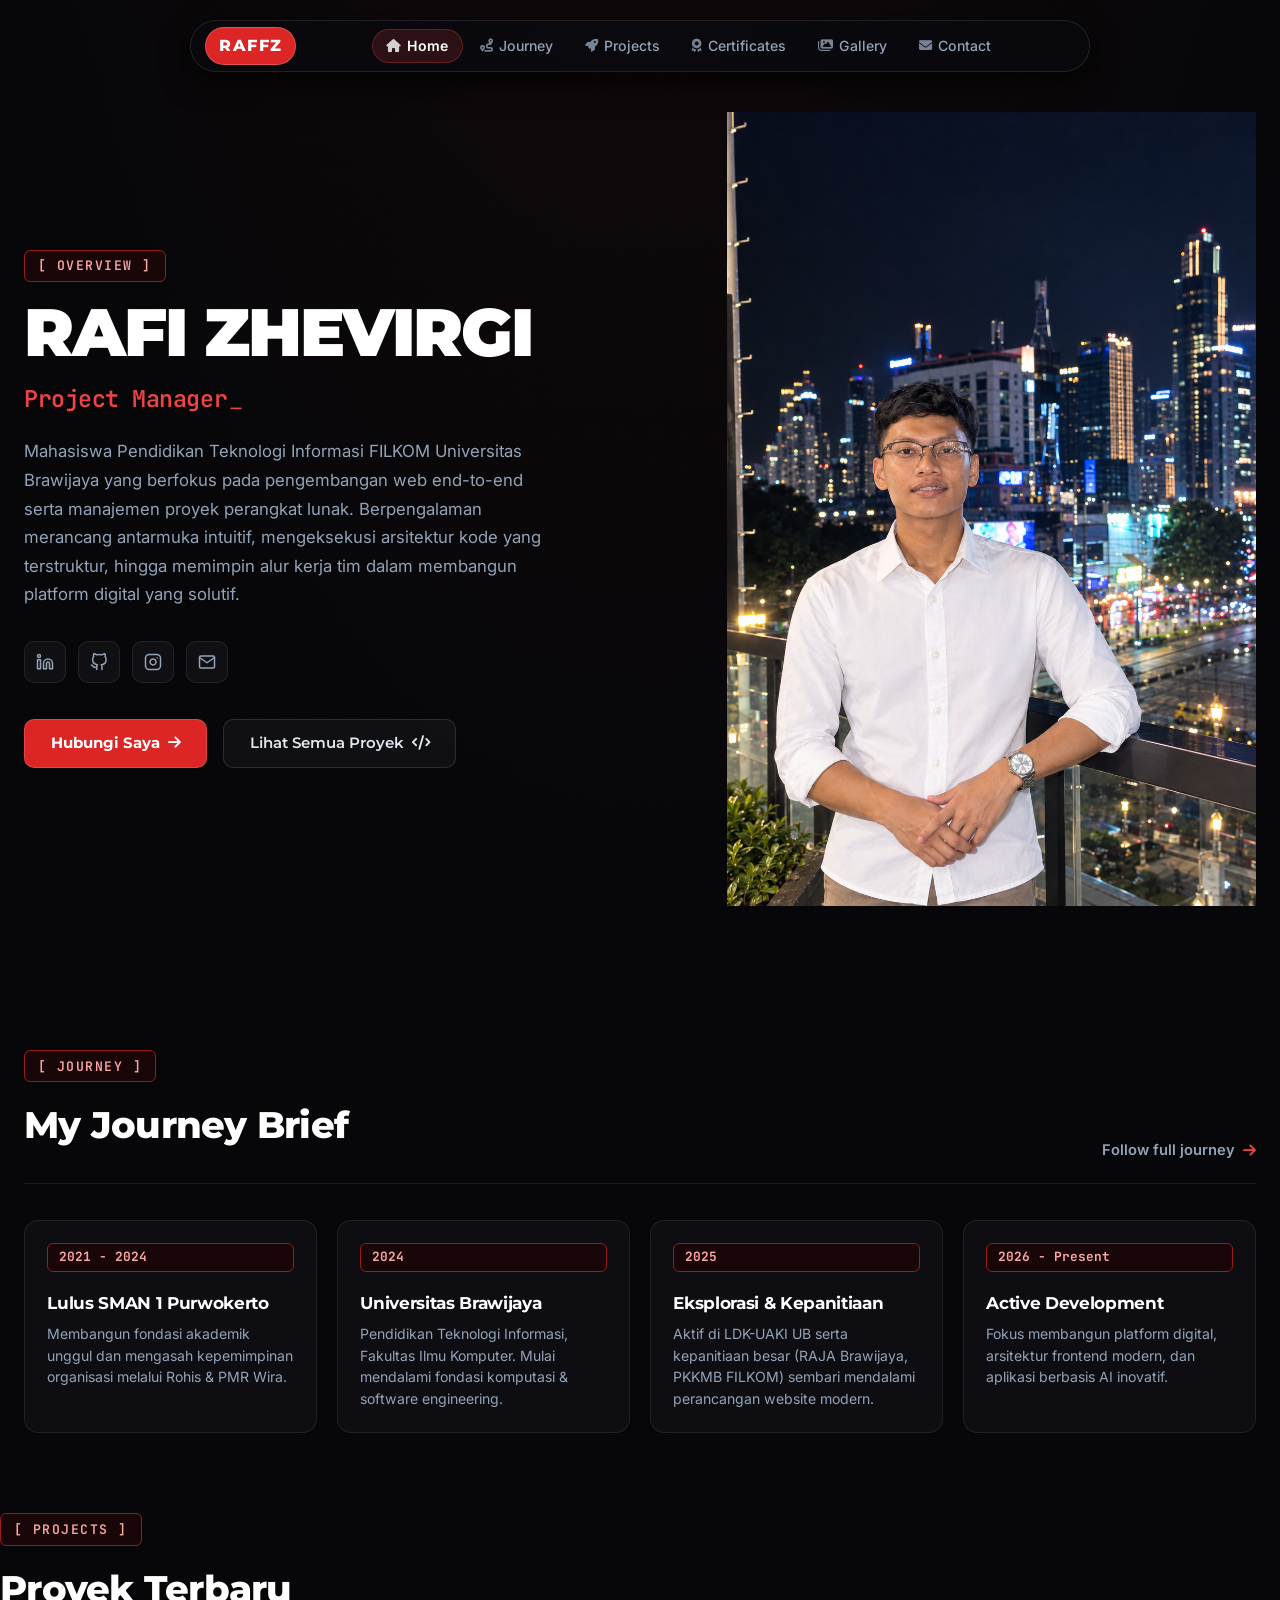
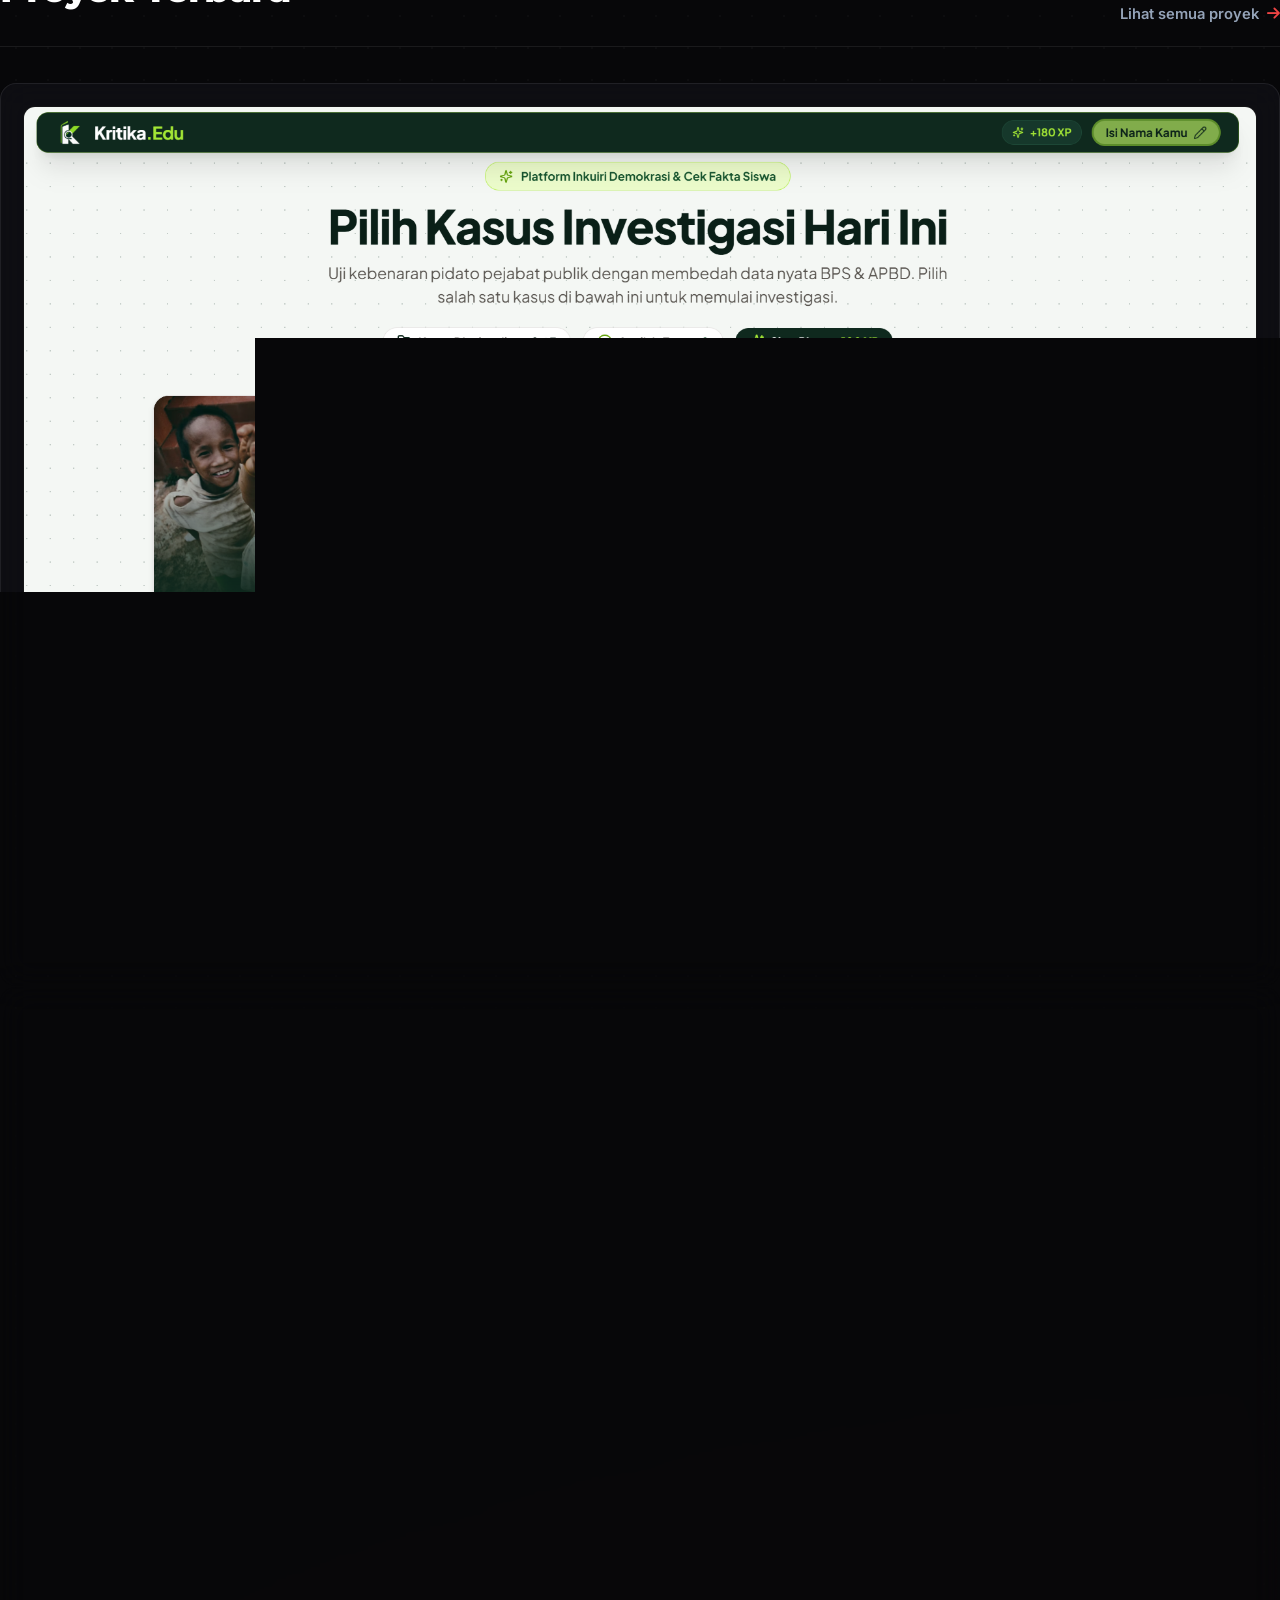
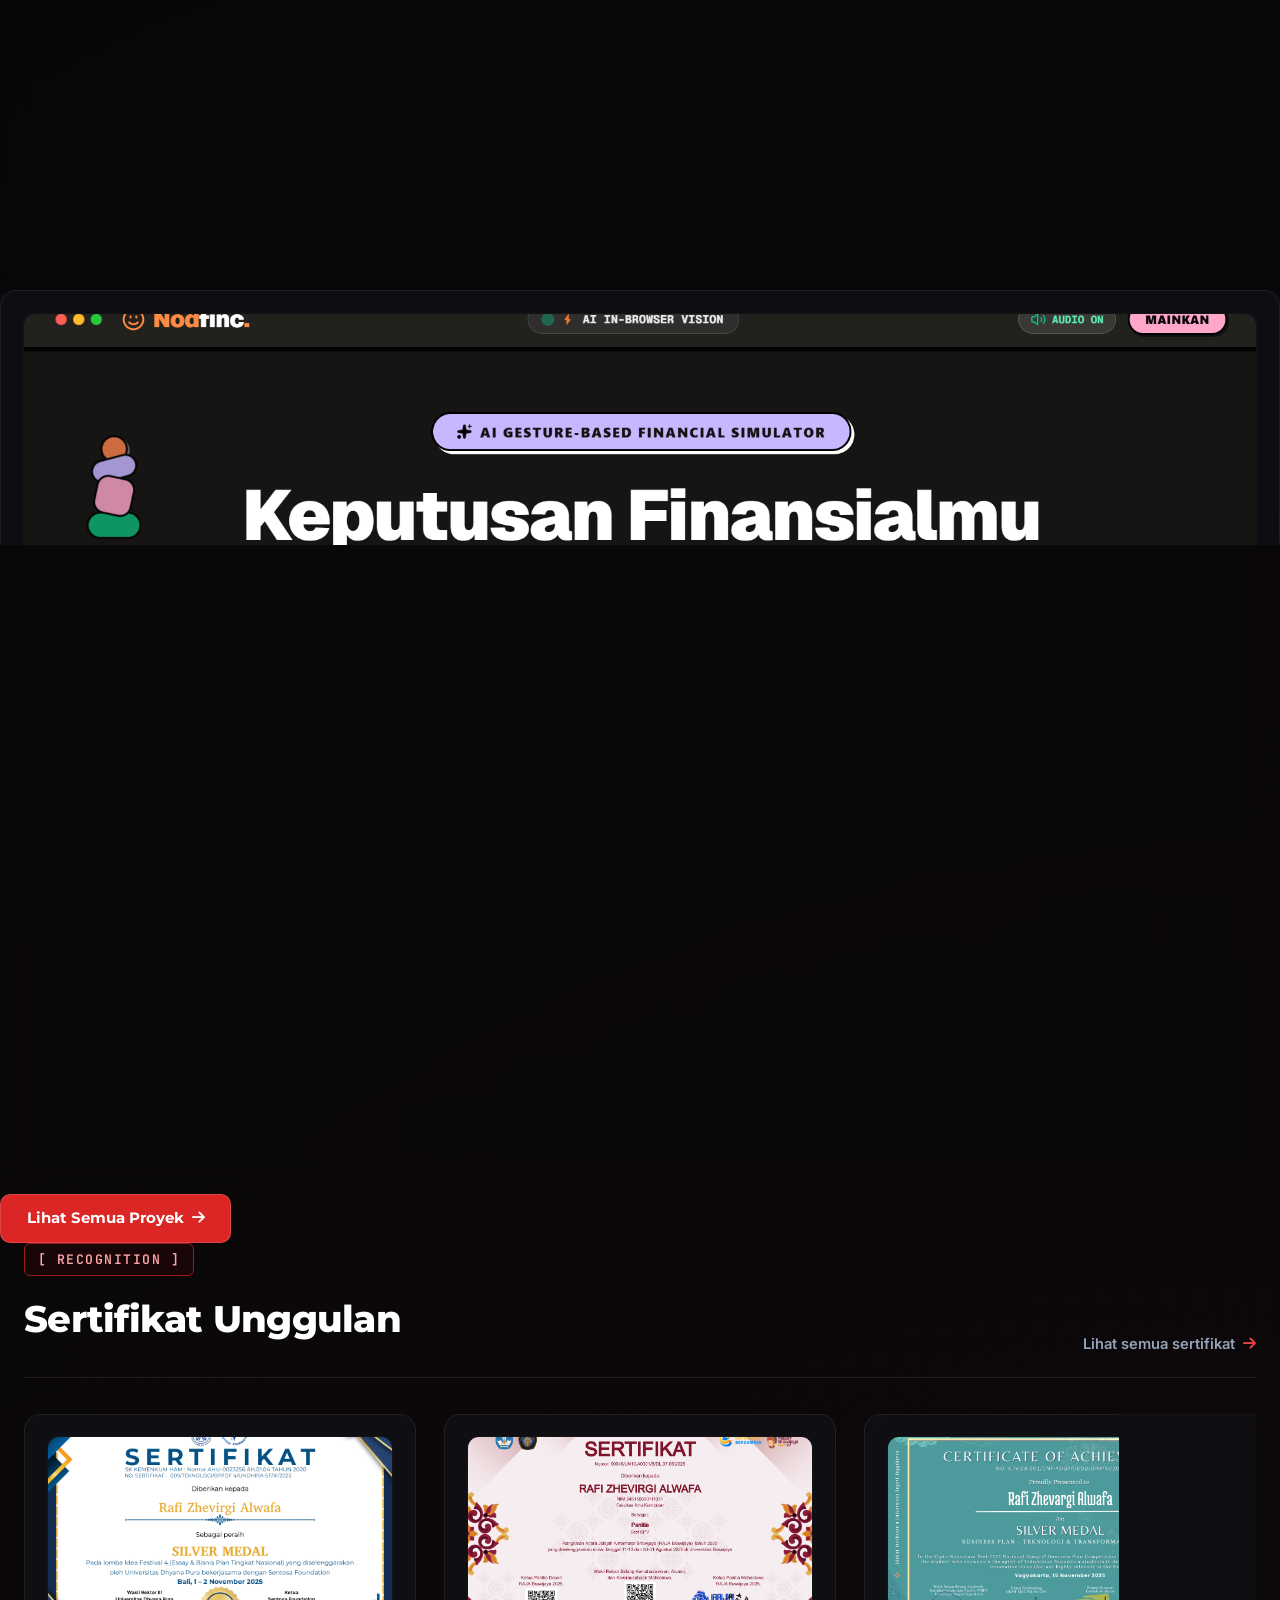
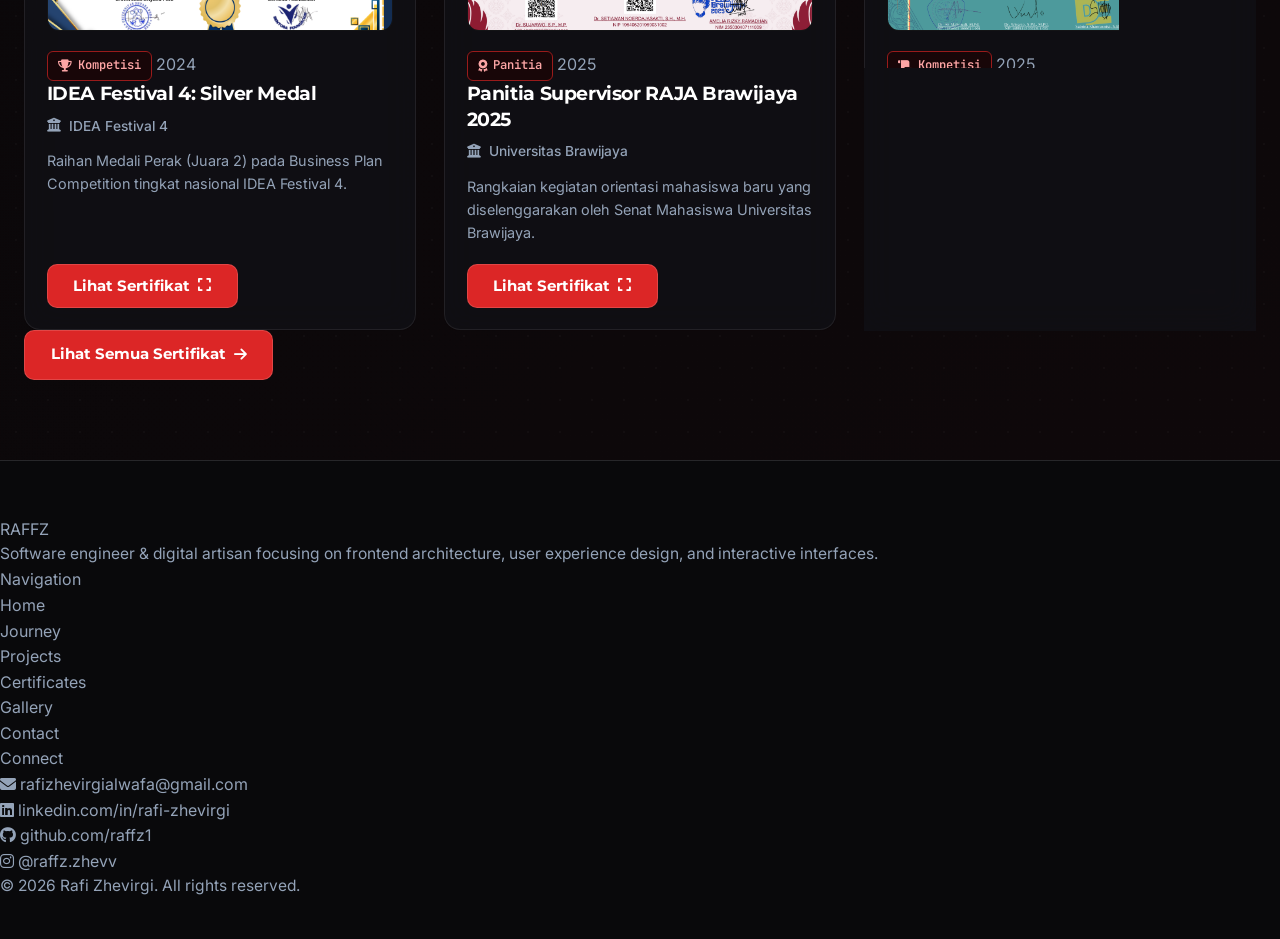
==== commit b3bbfc9e: "feat: fix update" ====
--- a/index.html
+++ b/index.html
@@ -189,64 +189,64 @@
 
             <div class="grid grid-cols-1 md:grid-cols-2 lg:grid-cols-3 gap-8 w-full">
                 <!-- Project 1: Kritika.Edu -->
-                <div class="project-card scroll-reveal delay-100 w-full h-full flex flex-col justify-between cursor-default select-none">
+                <div class="project-card group relative scroll-reveal delay-100 w-full h-full flex flex-col justify-between cursor-pointer select-none">
                     <div>
-                        <a href="project-detail.html?id=kritikaedu" class="project-img-wrapper block cursor-pointer" aria-label="Lihat Kritika.Edu">
-                            <img src="img/kritika edu_1.png" alt="Kritika.Edu" class="project-img">
-                        </a>
-                        <div class="project-tags">
+                        <div class="project-img-wrapper block overflow-hidden rounded-xl bg-zinc-950 border border-white/5 mb-4">
+                            <img src="img/kritika edu_1.png" alt="Kritika.Edu" class="project-img w-full h-full object-cover transition-transform duration-500 group-hover:scale-105">
+                        </div>
+                        <div class="project-tags flex flex-wrap gap-2 mb-3">
                             <span class="project-tag">Edukasi</span>
                             <span class="project-tag">Civic Tech</span>
                         </div>
-                        <h3 class="project-title font-bold text-white">Kritika.Edu</h3>
+                        <h3 class="project-title font-bold text-white group-hover:text-red-500 transition-colors duration-200">Kritika.Edu</h3>
                         <p class="project-desc text-xs sm:text-sm text-zinc-400 leading-relaxed mb-4">Platform edukasi politik dan literasi data interaktif untuk melatih verifikasi fakta serta analisis kebijakan publik secara kritis bagi generasi muda.</p>
                     </div>
                     <div class="pt-2 border-t border-white/5">
-                        <a href="project-detail.html?id=kritikaedu" class="project-link cursor-pointer">
+                        <a href="project-detail.html?id=kritikaedu" class="project-link inline-flex items-center gap-2 text-xs font-mono font-bold text-red-500 group-hover:text-white uppercase tracking-wider transition-colors after:absolute after:inset-0 after:z-10">
                             <span>BACA DETAIL PROYEK</span>
-                            <i class="fa-solid fa-arrow-right"></i>
+                            <i class="fa-solid fa-arrow-right transition-transform duration-300 group-hover:translate-x-1.5 text-xs"></i>
                         </a>
                     </div>
                 </div>
 
                 <!-- Project 2: Socratiq AI -->
-                <div class="project-card scroll-reveal delay-200 w-full h-full flex flex-col justify-between cursor-default select-none">
+                <div class="project-card group relative scroll-reveal delay-200 w-full h-full flex flex-col justify-between cursor-pointer select-none">
                     <div>
-                        <a href="project-detail.html?id=socratiq" class="project-img-wrapper block cursor-pointer" aria-label="Lihat SOCRATIQ AI">
-                            <img src="img/socratiq_1.png" alt="SOCRATIQ AI" class="project-img">
-                        </a>
-                        <div class="project-tags">
+                        <div class="project-img-wrapper block overflow-hidden rounded-xl bg-zinc-950 border border-white/5 mb-4">
+                            <img src="img/socratiq_1.png" alt="SOCRATIQ AI" class="project-img w-full h-full object-cover transition-transform duration-500 group-hover:scale-105">
+                        </div>
+                        <div class="project-tags flex flex-wrap gap-2 mb-3">
                             <span class="project-tag">Edukasi</span>
                             <span class="project-tag">Artificial Intelligence</span>
                         </div>
-                        <h3 class="project-title font-bold text-white">Socratiq AI</h3>
+                        <h3 class="project-title font-bold text-white group-hover:text-red-500 transition-colors duration-200">Socratiq AI</h3>
                         <p class="project-desc text-xs sm:text-sm text-zinc-400 leading-relaxed mb-4">Platform pendamping belajar cerdas dengan metode sokrates untuk mencegah ketergantungan jawaban instan (cognitive offloading).</p>
                     </div>
                     <div class="pt-2 border-t border-white/5">
-                        <a href="project-detail.html?id=socratiq" class="project-link cursor-pointer">
+                        <a href="project-detail.html?id=socratiq" class="project-link inline-flex items-center gap-2 text-xs font-mono font-bold text-red-500 group-hover:text-white uppercase tracking-wider transition-colors after:absolute after:inset-0 after:z-10">
                             <span>BACA DETAIL PROYEK</span>
-                            <i class="fa-solid fa-arrow-right"></i>
+                            <i class="fa-solid fa-arrow-right transition-transform duration-300 group-hover:translate-x-1.5 text-xs"></i>
                         </a>
                     </div>
                 </div>
 
                 <!-- Project 3: Nodfinc -->
-                <div class="project-card scroll-reveal delay-300 w-full h-full flex flex-col justify-between cursor-default select-none">
+                <div class="project-card group relative scroll-reveal delay-300 w-full h-full flex flex-col justify-between cursor-pointer select-none">
                     <div>
-                        <a href="project-detail.html?id=nodfinc" class="project-img-wrapper block cursor-pointer" aria-label="Lihat Nodfinc">
-                            <img src="img/nodfinc_1.png" alt="Nodfinc" class="project-img">
-                        </a>
-                        <div class="project-tags">
+                        <div class="project-img-wrapper block overflow-hidden rounded-xl bg-zinc-950 border border-white/5 mb-4">
+                            <img src="img/nodfinc_1.png" alt="Nodfinc" class="project-img w-full h-full object-cover transition-transform duration-500 group-hover:scale-105">
+                        </div>
+                        <div class="project-tags flex flex-wrap gap-2 mb-3">
                             <span class="project-tag">Edukasi</span>
                             <span class="project-tag">FinTech</span>
                         </div>
-                        <h3 class="project-title font-bold text-white">Nodfinc.</h3>
+                        <h3 class="project-title font-bold text-white group-hover:text-red-500 transition-colors duration-200">Nodfinc.</h3>
                         <p class="project-desc text-xs sm:text-sm text-zinc-400 leading-relaxed mb-4">Platform simulasi literasi finansial interaktif berbasis kontrol gestur kepala (angguk & geleng) bertenaga computer vision.</p>
                     </div>
                     <div class="pt-2 border-t border-white/5">
-                        <a href="project-detail.html?id=nodfinc" class="project-link cursor-pointer">
+                        <a href="project-detail.html?id=nodfinc" class="project-link inline-flex items-center gap-2 text-xs font-mono font-bold text-red-500 group-hover:text-white uppercase tracking-wider transition-colors after:absolute after:inset-0 after:z-10">
                             <span>BACA DETAIL PROYEK</span>
-                            <i class="fa-solid fa-arrow-right"></i>
+                            <i class="fa-solid fa-arrow-right transition-transform duration-300 group-hover:translate-x-1.5 text-xs"></i>
                         </a>
                     </div>
                 </div>
@@ -403,7 +403,7 @@
     </main>
 
     <!-- Modern Asymmetric Developer Footer -->
-    <footer class="modern-footer">
+    <footer class="modern-footer bg-zinc-950 border-t border-zinc-800 relative z-20">
         <div class="max-w-6xl mx-auto px-6">
             <div class="grid grid-cols-1 md:grid-cols-12 gap-8 pb-10">
                 
--- a/style.css
+++ b/style.css
@@ -55,6 +55,9 @@
     font-family: var(--font-sans);
     -webkit-font-smoothing: antialiased;
     -moz-osx-font-smoothing: grayscale;
+    cursor: default;
+    user-select: none;
+    -webkit-user-select: none;
 }
 
 body {
@@ -70,6 +73,9 @@
     overflow-x: hidden;
     position: relative;
     line-height: 1.6;
+    cursor: default;
+    user-select: none;
+    -webkit-user-select: none;
 }
 
 /* Ultra-thin Crimson Scrollbar */
@@ -103,11 +109,13 @@
     color: #ffffff;
     font-weight: 700;
     letter-spacing: -0.02em;
+    cursor: default;
 }
 
 p {
     color: var(--text-secondary);
     font-size: 0.975rem;
+    cursor: default;
 }
 
 a {
@@ -126,6 +134,51 @@
     width: 100%;
     margin: 0 auto;
     padding: 0 1.5rem;
+}
+
+/* ==========================================================================
+   CURSOR & INTERACTION ERGONOMICS (ANTI I-BEAM SYSTEM)
+   ========================================================================== */
+/* Global default for headings, paragraphs, labels, badges, navigation, and structural wrappers */
+h1, h2, h3, h4, h5, h6, 
+p, span, div, section, article, main, header, footer, nav, ul, li, label, strong, b, em, i,
+.badge, .tag, .project-tag, .cert-badge, .timeline-date, .hero-greeting {
+    cursor: default;
+    user-select: none;
+    -webkit-user-select: none;
+}
+
+/* Force pointer hand cursor on all links, buttons, and interactive card containers and all their descendants */
+a, a *, 
+button, button *, 
+[role="button"], [role="button"] *, 
+.cursor-pointer, .cursor-pointer *, 
+.project-card, .project-card *, 
+.cert-card, .cert-card *, 
+.gallery-view-trigger, .gallery-view-trigger *, 
+.cert-filter-btn, .cert-filter-btn *,
+.capsule-link, .capsule-link *, 
+.btn-primary, .btn-primary *, 
+.btn-secondary, .btn-secondary *, 
+.text-link, .text-link *, 
+.social-links a, .social-links a *,
+select {
+    cursor: pointer !important;
+}
+
+/* Preserve text-selection cursor only inside real form inputs & textareas */
+input[type="text"],
+input[type="email"],
+input[type="search"],
+input[type="password"],
+input[type="number"],
+input[type="tel"],
+input[type="url"],
+textarea,
+[contenteditable="true"] {
+    cursor: text !important;
+    user-select: text !important;
+    -webkit-user-select: text !important;
 }
 
 /* ==========================================================================
@@ -364,16 +417,16 @@
     font-size: 0.82rem;
     font-weight: 600;
     letter-spacing: 1.5px;
-    color: #ef4444;
+    color: #fca5a5;
     text-transform: uppercase;
     display: inline-flex;
     align-items: center;
     gap: 8px;
     margin-bottom: 0.85rem;
-    background: rgba(239, 68, 68, 0.08);
+    background: #180608;
     padding: 0.3rem 0.8rem;
     border-radius: 6px;
-    border: 1px solid rgba(239, 68, 68, 0.2);
+    border: 1px solid #991b1b;
 }
 
 /* Solid Pure White Headline */
@@ -685,11 +738,11 @@
     font-family: var(--font-mono);
     font-size: 0.8rem;
     font-weight: 700;
-    color: #ef4444;
-    background: rgba(239, 68, 68, 0.08);
+    color: #fca5a5;
+    background: #180608;
     padding: 0.2rem 0.65rem;
     border-radius: 6px;
-    border: 1px solid rgba(239, 68, 68, 0.2);
+    border: 1px solid #991b1b;
     margin-bottom: 0.75rem;
 }
 
@@ -760,6 +813,7 @@
 }
 
 .project-card, .cert-card {
+    position: relative;
     background: rgba(18, 18, 24, 0.7);
     border: 1px solid rgba(255, 255, 255, 0.08);
     border-radius: 16px;
@@ -769,15 +823,15 @@
     display: flex;
     flex-direction: column;
     justify-content: space-between;
-    cursor: default;
+    cursor: pointer;
     user-select: none;
-    transition: transform 0.35s var(--transition-smooth), border-color 0.35s ease;
+    transition: transform 0.35s var(--transition-smooth), border-color 0.35s ease, box-shadow 0.35s ease;
 }
 
 .project-card:hover, .cert-card:hover {
     transform: translateY(-5px);
-    border-color: rgba(239, 68, 68, 0.4);
-    box-shadow: 0 15px 35px rgba(0, 0, 0, 0.5);
+    border-color: rgba(220, 38, 38, 0.75);
+    box-shadow: 0 15px 35px rgba(0, 0, 0, 0.5), 0 0 20px rgba(220, 38, 38, 0.15);
 }
 
 .project-img-wrapper {
@@ -799,7 +853,7 @@
 }
 
 .project-card:hover .project-img, .cert-card:hover .project-img {
-    transform: scale(1.04);
+    transform: scale(1.05);
 }
 
 .project-tags {
@@ -814,10 +868,17 @@
     font-size: 0.75rem;
     font-weight: 600;
     padding: 0.2rem 0.6rem;
-    background: rgba(239, 68, 68, 0.08);
-    border: 1px solid rgba(239, 68, 68, 0.25);
+    background: #180608;
+    border: 1px solid #991b1b;
     border-radius: 6px;
-    color: #ef4444;
+    color: #fca5a5;
+    transition: all 0.25s ease;
+}
+
+.project-card:hover .project-tag {
+    border-color: #dc2626;
+    color: #ffffff;
+    background: #25080b;
 }
 
 .project-title {
@@ -826,6 +887,11 @@
     color: #ffffff;
     margin-bottom: 0.5rem;
     line-height: 1.35;
+    transition: color 0.25s ease;
+}
+
+.project-card:hover .project-title {
+    color: #ef4444;
 }
 
 .project-desc {
@@ -848,12 +914,19 @@
     transition: all 0.25s ease;
 }
 
-.project-link:hover {
-    color: #ffffff;
-}
-
-.project-link:hover i {
-    transform: translateX(4px);
+.project-link::after {
+    content: '';
+    position: absolute;
+    inset: 0;
+    z-index: 10;
+}
+
+.project-card:hover .project-link {
+    color: #ffffff;
+}
+
+.project-card:hover .project-link i {
+    transform: translateX(5px);
 }
 
 /* Certificate Badges & Filters */
@@ -862,9 +935,9 @@
     align-items: center;
     gap: 6px;
     padding: 0.25rem 0.65rem;
-    background: rgba(239, 68, 68, 0.08);
-    border: 1px solid rgba(239, 68, 68, 0.25);
-    color: #ef4444;
+    background: #180608;
+    border: 1px solid #991b1b;
+    color: #fca5a5;
     border-radius: 6px;
     font-size: 0.76rem;
     font-weight: 600;
@@ -912,10 +985,10 @@
 }
 
 .cert-filter-btn.active {
-    background: rgba(69, 10, 10, 0.85);
+    background: #450a0a;
     border-color: #dc2626;
     color: #ffffff;
-    box-shadow: 0 10px 25px -3px rgba(69, 10, 10, 0.5);
+    box-shadow: 0 10px 25px -3px rgba(69, 10, 10, 0.6);
 }
 
 /* ==========================================================================
@@ -1056,8 +1129,11 @@
    11. HUMAN-CRAFTED ASYMMETRIC DEVELOPER FOOTER
    ========================================================================== */
 .modern-footer {
-    border-top: 1px solid rgba(255, 255, 255, 0.08);
-    background: #07070a;
+    position: relative;
+    z-index: 20;
+    border-top: 1px solid #27272a;
+    background-color: #09090b !important;
+    background-image: none !important;
     padding-top: 3.5rem;
     padding-bottom: 2.5rem;
     margin-top: 5rem;
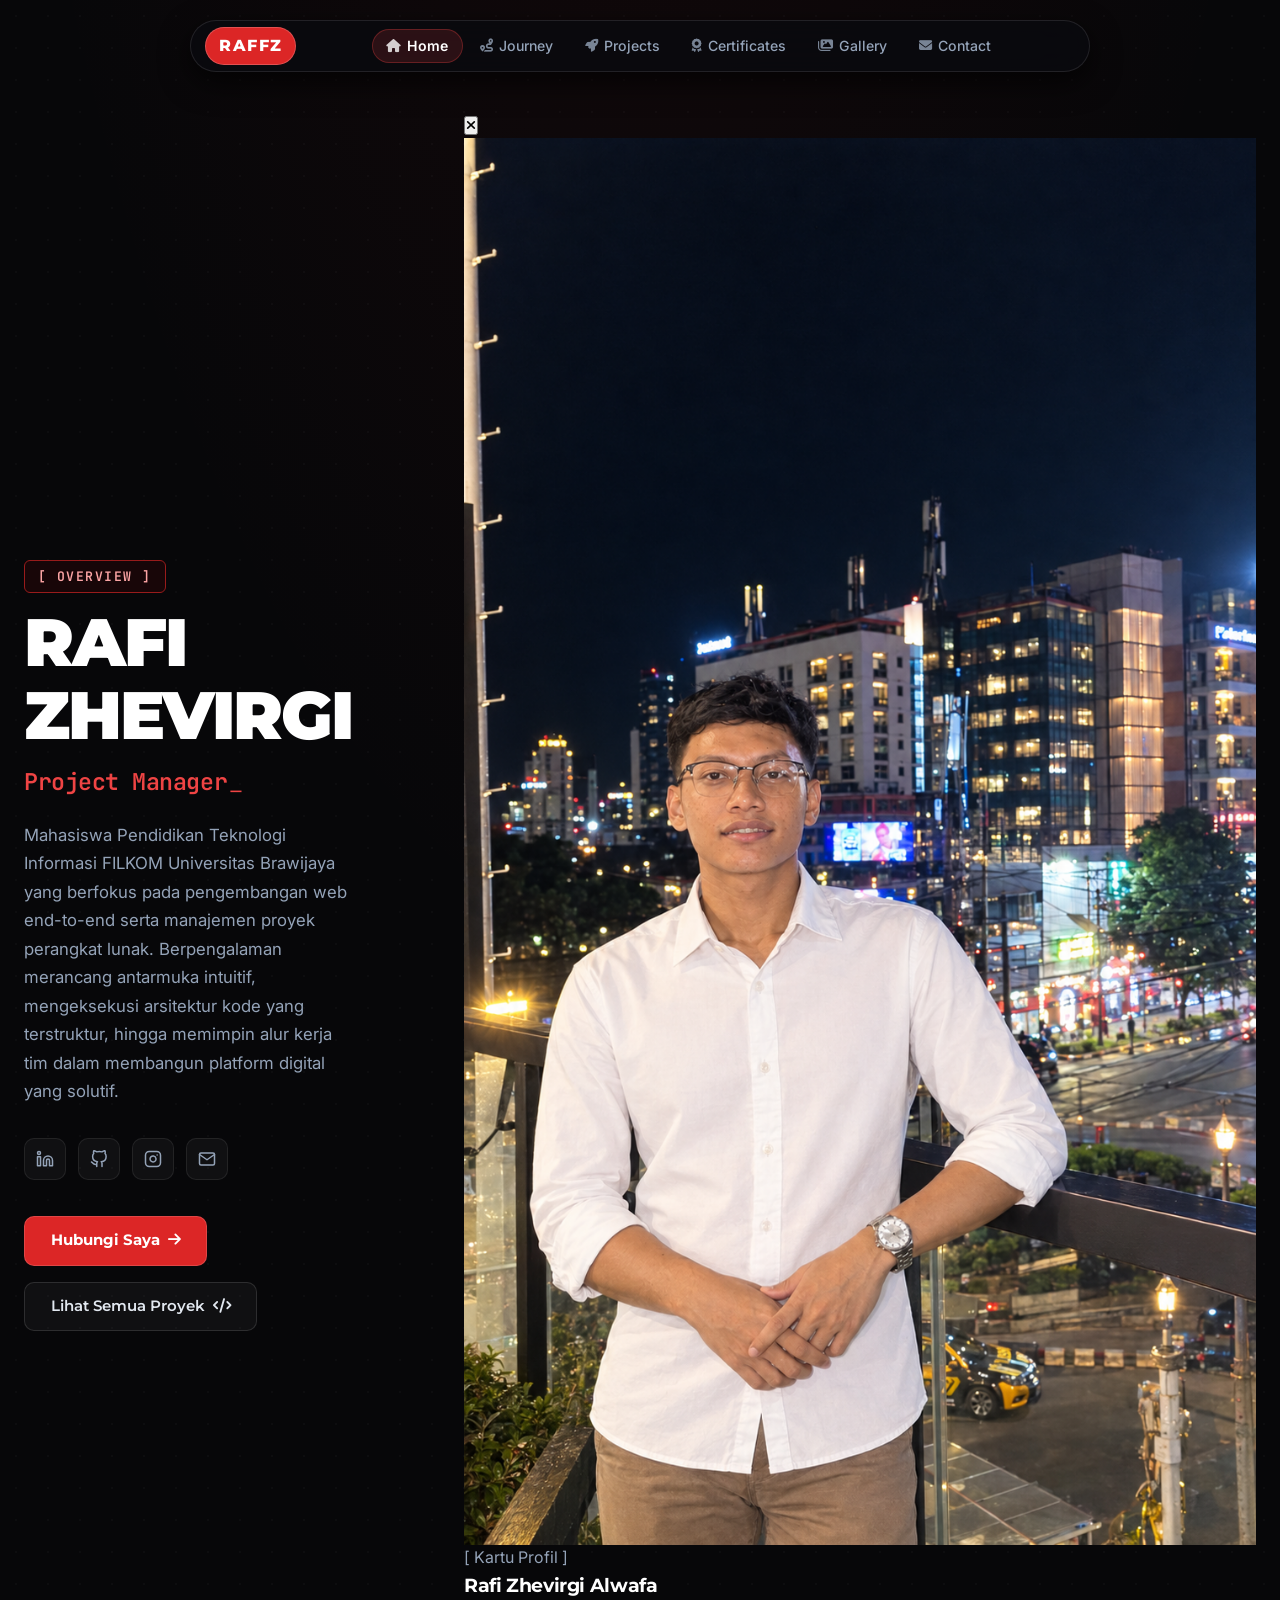
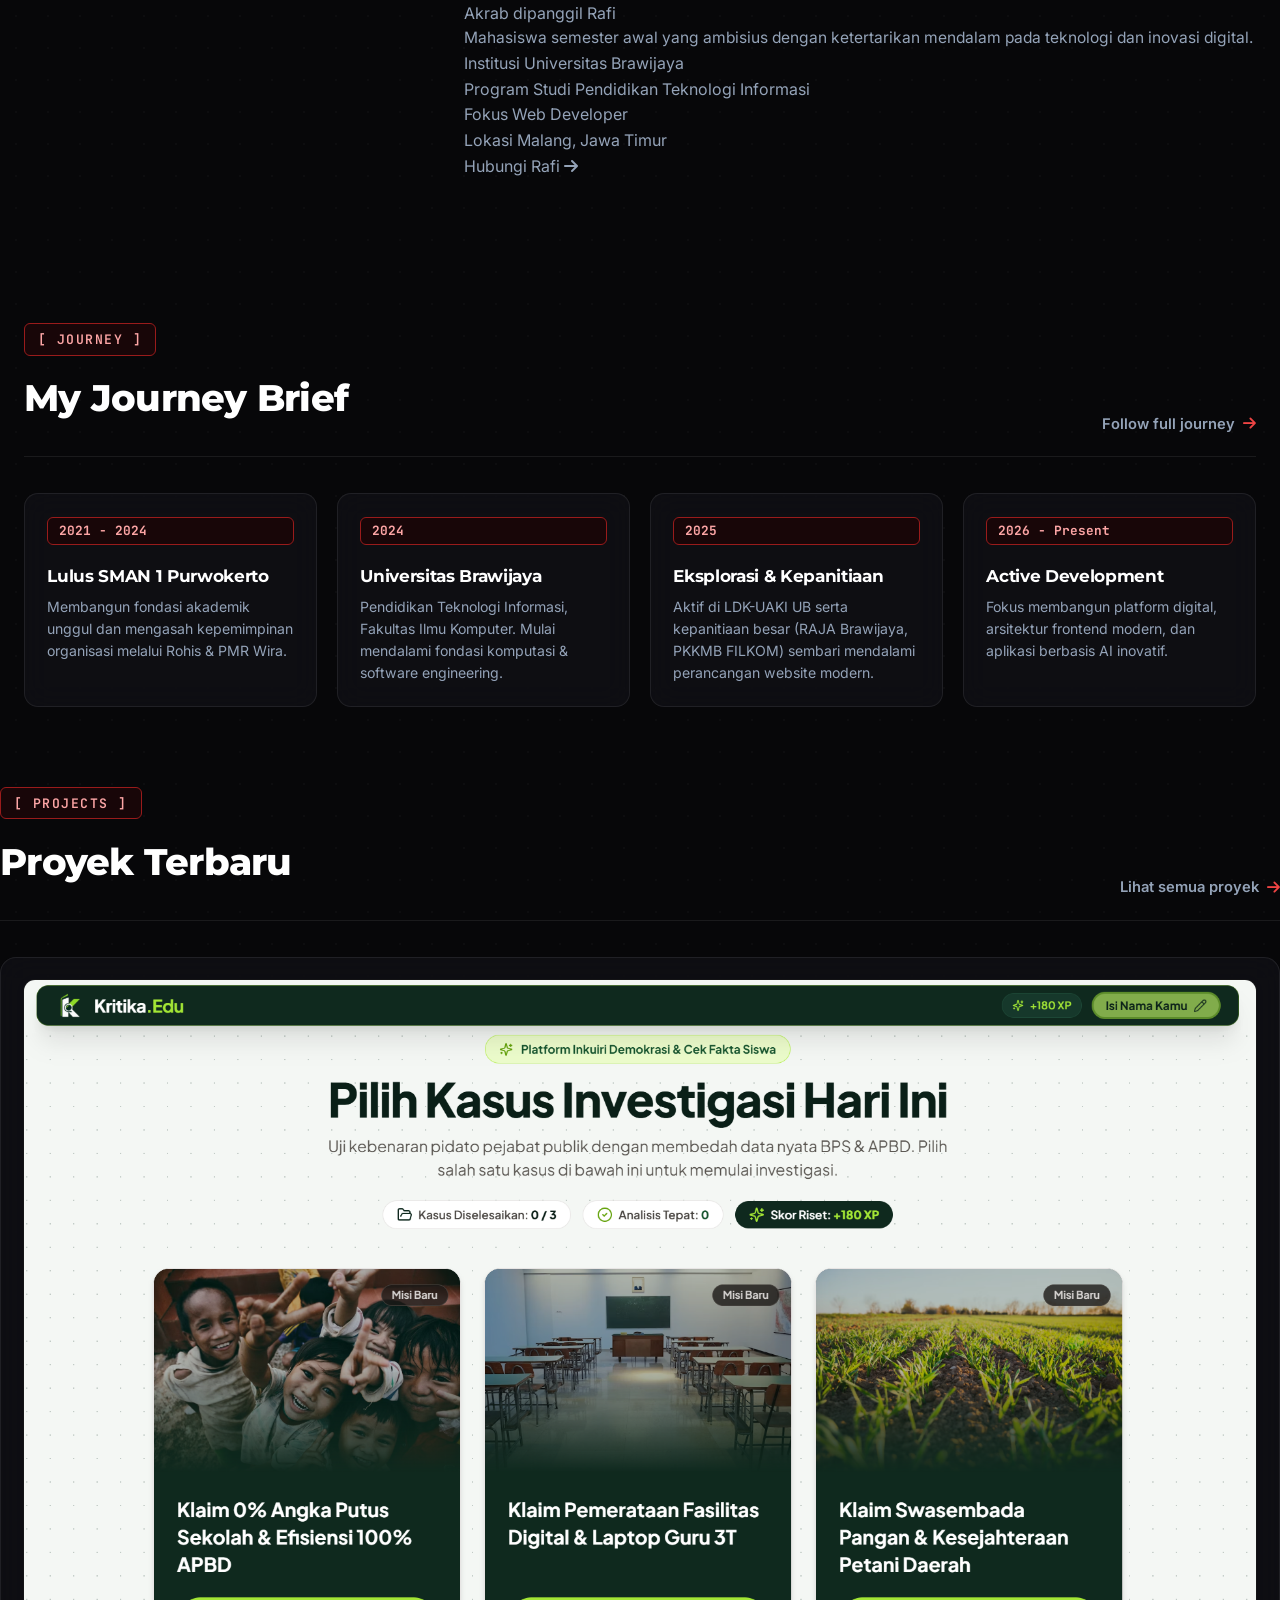
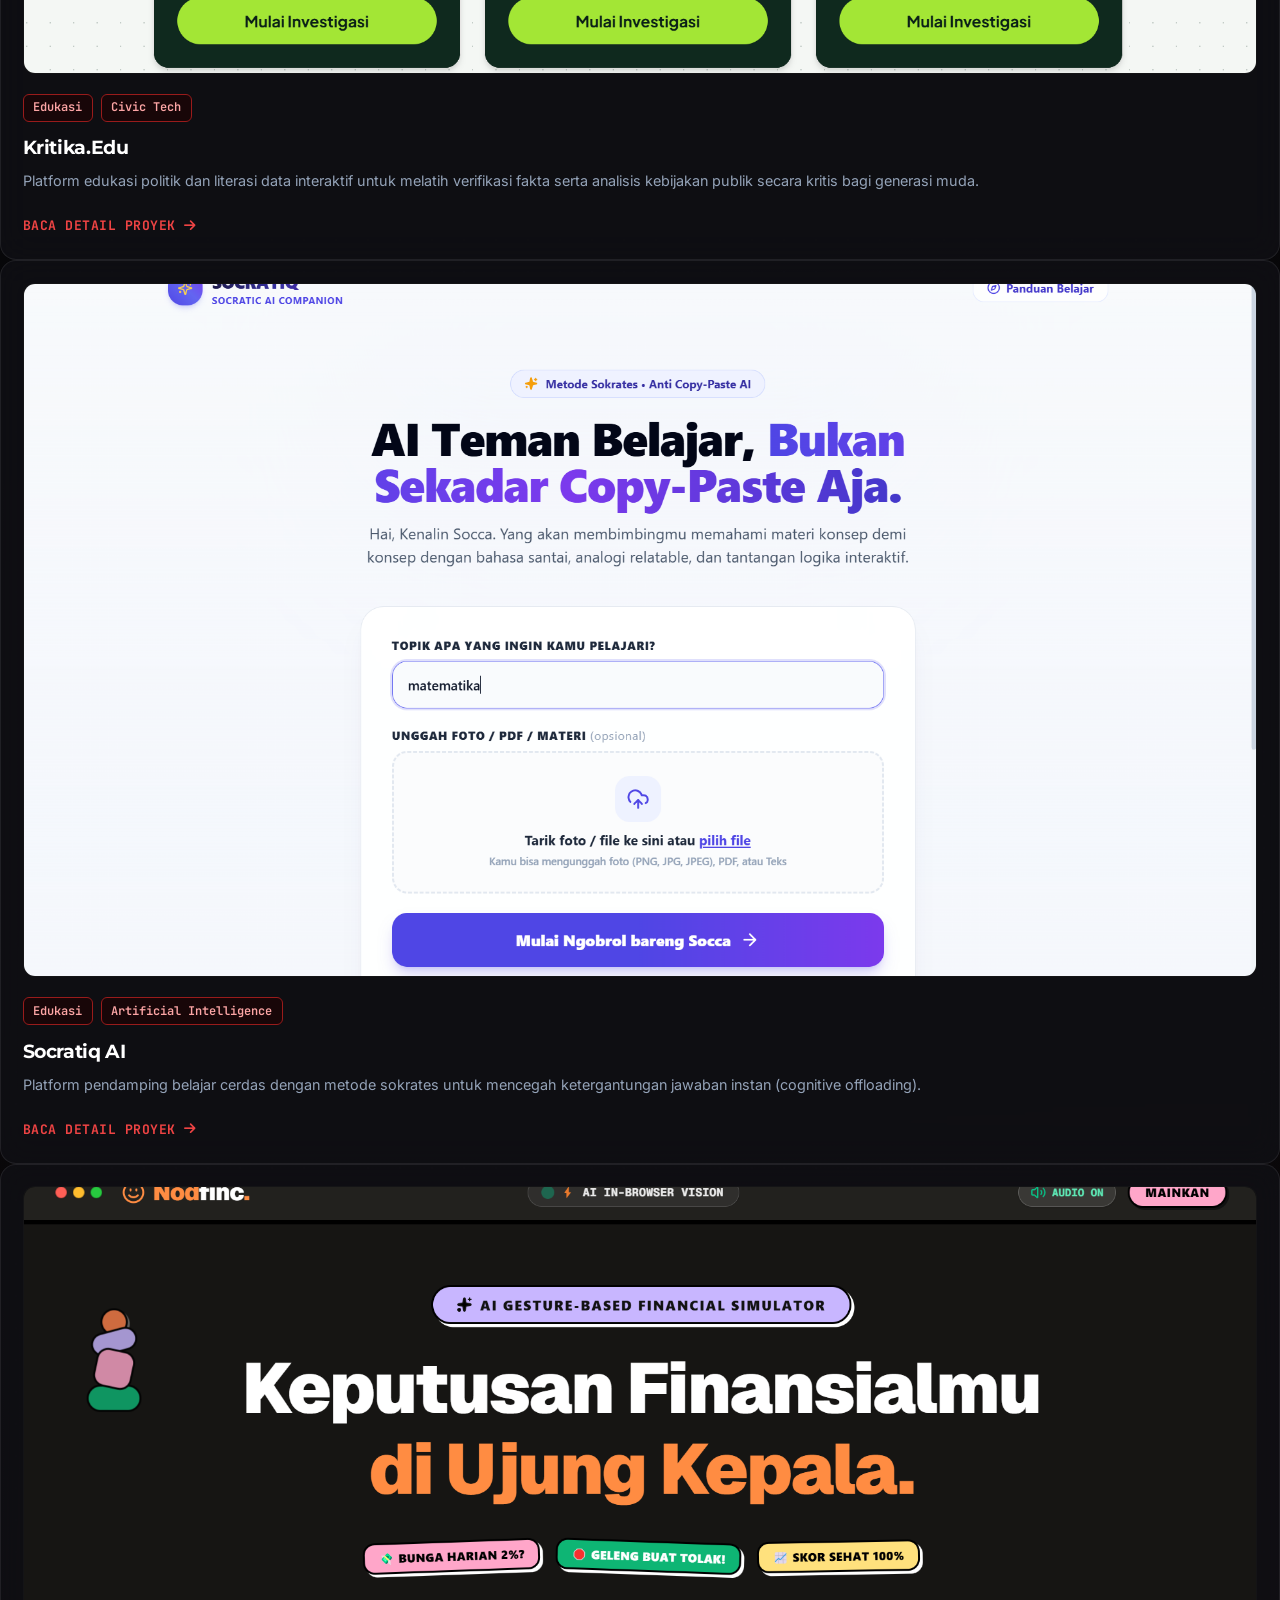
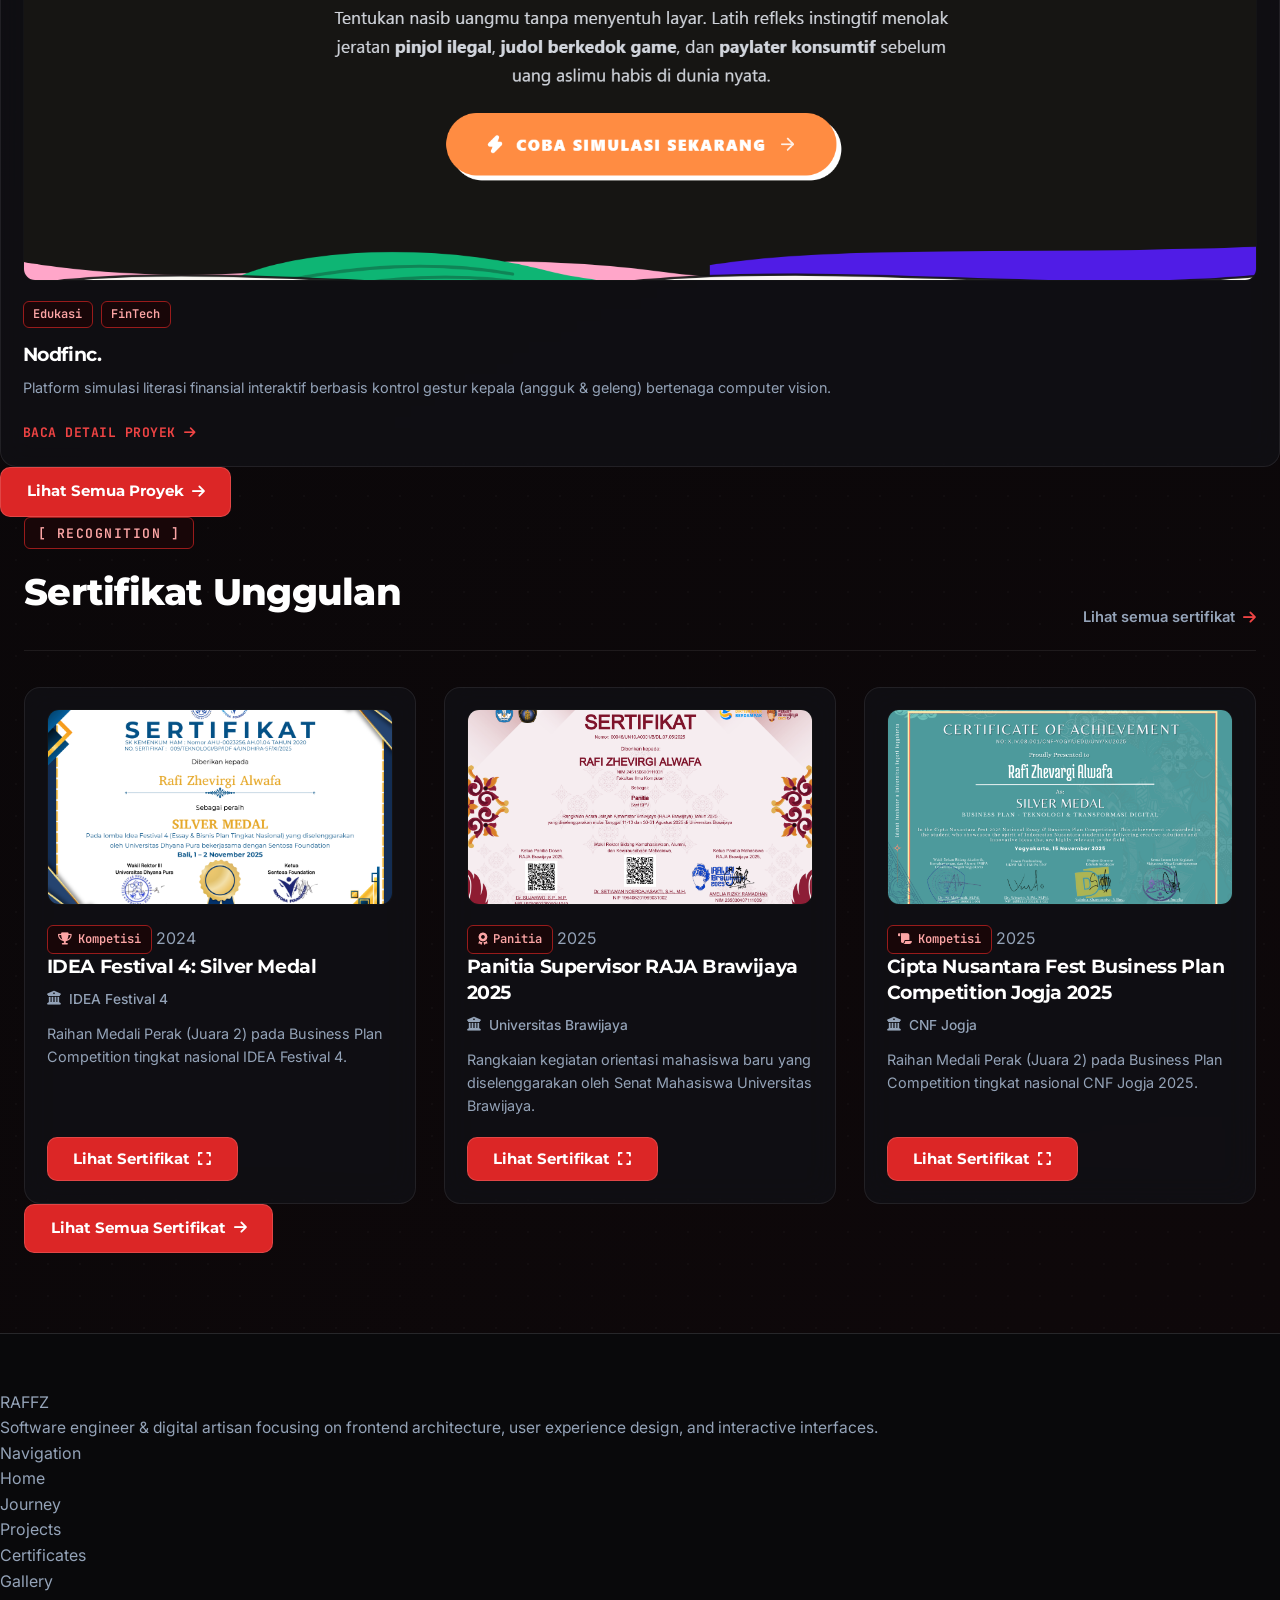
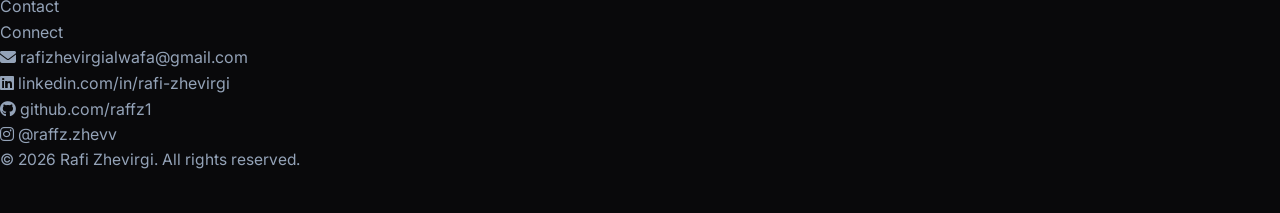
==== commit 895b6795: "fix: update hero image frame, content, and layout" ====
--- a/index.html
+++ b/index.html
@@ -1,5 +1,6 @@
 <!DOCTYPE html>
 <html lang="id">
+
 <head>
     <meta charset="UTF-8">
     <meta name="viewport" content="width=device-width, initial-scale=1.0">
@@ -7,7 +8,9 @@
     <link rel="icon" type="image/svg+xml" href="favicon.svg">
     <link rel="preconnect" href="https://fonts.googleapis.com">
     <link rel="preconnect" href="https://fonts.gstatic.com" crossorigin>
-    <link href="https://fonts.googleapis.com/css2?family=Montserrat:wght@400;600;700;800;900&family=Inter:wght@300;400;500;600;700&family=JetBrains+Mono:wght@400;500;700&display=swap" rel="stylesheet">
+    <link
+        href="https://fonts.googleapis.com/css2?family=Montserrat:wght@400;600;700;800;900&family=Inter:wght@300;400;500;600;700&family=JetBrains+Mono:wght@400;500;700&display=swap"
+        rel="stylesheet">
     <link rel="stylesheet" href="https://cdnjs.cloudflare.com/ajax/libs/font-awesome/6.4.0/css/all.min.css">
     <!-- Tailwind CSS CDN -->
     <script src="https://cdn.tailwindcss.com"></script>
@@ -31,12 +34,19 @@
     </script>
     <link rel="stylesheet" href="style.css?v=13.0">
 </head>
+
 <body class="dark-mode bg-[#070709] text-white">
     <!-- Ambient Background Texture & Glow -->
     <div class="fixed inset-0 pointer-events-none z-0">
-        <div class="absolute top-0 left-1/2 -translate-x-1/2 w-[1100px] h-[550px] bg-gradient-to-b from-red-600/15 via-red-950/8 to-transparent blur-[130px] rounded-full"></div>
-        <div class="absolute inset-0 bg-[linear-gradient(to_right,rgba(255,255,255,0.08)_1px,transparent_1px),linear-gradient(to_bottom,rgba(255,255,255,0.08)_1px,transparent_1px)] bg-[size:3.5rem_3.5rem] [mask-image:radial-gradient(ellipse_75%_65%_at_50%_15%,#000_70%,transparent_100%)]"></div>
-        <div class="absolute inset-0 opacity-[0.035] bg-[radial-gradient(#ffffff_1.2px,transparent_1.2px)] [background-size:20px_20px]"></div>
+        <div
+            class="absolute top-0 left-1/2 -translate-x-1/2 w-[1100px] h-[550px] bg-gradient-to-b from-red-600/15 via-red-950/8 to-transparent blur-[130px] rounded-full">
+        </div>
+        <div
+            class="absolute inset-0 bg-[linear-gradient(to_right,rgba(255,255,255,0.08)_1px,transparent_1px),linear-gradient(to_bottom,rgba(255,255,255,0.08)_1px,transparent_1px)] bg-[size:3.5rem_3.5rem] [mask-image:radial-gradient(ellipse_75%_65%_at_50%_15%,#000_70%,transparent_100%)]">
+        </div>
+        <div
+            class="absolute inset-0 opacity-[0.035] bg-[radial-gradient(#ffffff_1.2px,transparent_1.2px)] [background-size:20px_20px]">
+        </div>
     </div>
 
     <!-- Dynamic Floating Capsule Navbar Dock -->
@@ -80,22 +90,45 @@
                     <span id="typewriter"></span><span class="cursor">_</span>
                 </h2>
                 <p class="hero-desc">
-                    Mahasiswa Pendidikan Teknologi Informasi FILKOM Universitas Brawijaya yang berfokus pada pengembangan web end-to-end serta manajemen proyek perangkat lunak. Berpengalaman merancang antarmuka intuitif, mengeksekusi arsitektur kode yang terstruktur, hingga memimpin alur kerja tim dalam membangun platform digital yang solutif.
+                    Mahasiswa Pendidikan Teknologi Informasi FILKOM Universitas Brawijaya yang berfokus pada
+                    pengembangan web end-to-end serta manajemen proyek perangkat lunak. Berpengalaman merancang
+                    antarmuka intuitif, mengeksekusi arsitektur kode yang terstruktur, hingga memimpin alur kerja tim
+                    dalam membangun platform digital yang solutif.
                 </p>
-                
+
                 <!-- Social Nodes -->
                 <div class="social-links">
-                    <a href="https://www.linkedin.com/in/rafi-zhevirgi" target="_blank" aria-label="LinkedIn" title="LinkedIn Profile">
-                        <svg viewBox="0 0 24 24" fill="none" stroke="currentColor" stroke-width="2" stroke-linecap="round" stroke-linejoin="round"><path d="M16 8a6 6 0 0 1 6 6v7h-4v-7a2 2 0 0 0-2-2 2 2 0 0 0-2 2v7h-4v-7a6 6 0 0 1 6-6z"/><rect x="2" y="9" width="4" height="12"/><circle cx="4" cy="4" r="2"/></svg>
+                    <a href="https://www.linkedin.com/in/rafi-zhevirgi" target="_blank" aria-label="LinkedIn"
+                        title="LinkedIn Profile">
+                        <svg viewBox="0 0 24 24" fill="none" stroke="currentColor" stroke-width="2"
+                            stroke-linecap="round" stroke-linejoin="round">
+                            <path d="M16 8a6 6 0 0 1 6 6v7h-4v-7a2 2 0 0 0-2-2 2 2 0 0 0-2 2v7h-4v-7a6 6 0 0 1 6-6z" />
+                            <rect x="2" y="9" width="4" height="12" />
+                            <circle cx="4" cy="4" r="2" />
+                        </svg>
                     </a>
                     <a href="https://github.com/raffz1" target="_blank" aria-label="GitHub" title="GitHub Repository">
-                        <svg viewBox="0 0 24 24" fill="none" stroke="currentColor" stroke-width="2" stroke-linecap="round" stroke-linejoin="round"><path d="M9 19c-5 1.5-5-2.5-7-3m14 6v-3.87a3.37 3.37 0 0 0-.94-2.61c3.14-.35 6.44-1.54 6.44-7A5.44 5.44 0 0 0 20 4.77 5.07 5.07 0 0 0 19.91 1S18.73.65 16 2.48a13.38 13.38 0 0 0-7 0C6.27.65 5.09 1 5.09 1A5.07 5.07 0 0 0 5 4.77a5.44 5.44 0 0 0-1.5 3.78c0 5.42 3.3 6.61 6.44 7A3.37 3.37 0 0 0 9 18.13V22"/></svg>
+                        <svg viewBox="0 0 24 24" fill="none" stroke="currentColor" stroke-width="2"
+                            stroke-linecap="round" stroke-linejoin="round">
+                            <path
+                                d="M9 19c-5 1.5-5-2.5-7-3m14 6v-3.87a3.37 3.37 0 0 0-.94-2.61c3.14-.35 6.44-1.54 6.44-7A5.44 5.44 0 0 0 20 4.77 5.07 5.07 0 0 0 19.91 1S18.73.65 16 2.48a13.38 13.38 0 0 0-7 0C6.27.65 5.09 1 5.09 1A5.07 5.07 0 0 0 5 4.77a5.44 5.44 0 0 0-1.5 3.78c0 5.42 3.3 6.61 6.44 7A3.37 3.37 0 0 0 9 18.13V22" />
+                        </svg>
                     </a>
-                    <a href="https://instagram.com/raffz.zhevv" target="_blank" aria-label="Instagram" title="Instagram Profile">
-                        <svg viewBox="0 0 24 24" fill="none" stroke="currentColor" stroke-width="2" stroke-linecap="round" stroke-linejoin="round"><rect x="2" y="2" width="20" height="20" rx="5" ry="5"/><path d="M16 11.37A4 4 0 1 1 12.63 8 4 4 0 0 1 16 11.37z"/><line x1="17.5" y1="6.5" x2="17.51" y2="6.5"/></svg>
+                    <a href="https://instagram.com/raffz.zhevv" target="_blank" aria-label="Instagram"
+                        title="Instagram Profile">
+                        <svg viewBox="0 0 24 24" fill="none" stroke="currentColor" stroke-width="2"
+                            stroke-linecap="round" stroke-linejoin="round">
+                            <rect x="2" y="2" width="20" height="20" rx="5" ry="5" />
+                            <path d="M16 11.37A4 4 0 1 1 12.63 8 4 4 0 0 1 16 11.37z" />
+                            <line x1="17.5" y1="6.5" x2="17.51" y2="6.5" />
+                        </svg>
                     </a>
                     <a href="mailto:rafizhevirgialwafa@gmail.com" aria-label="Email" title="Send Email">
-                        <svg viewBox="0 0 24 24" fill="none" stroke="currentColor" stroke-width="2" stroke-linecap="round" stroke-linejoin="round"><path d="M4 4h16c1.1 0 2 .9 2 2v12c0 1.1-.9 2-2 2H4c-1.1 0-2-.9-2-2V6c0-1.1.9-2 2-2z"/><polyline points="22,6 12,13 2,6"/></svg>
+                        <svg viewBox="0 0 24 24" fill="none" stroke="currentColor" stroke-width="2"
+                            stroke-linecap="round" stroke-linejoin="round">
+                            <path d="M4 4h16c1.1 0 2 .9 2 2v12c0 1.1-.9 2-2 2H4c-1.1 0-2-.9-2-2V6c0-1.1.9-2 2-2z" />
+                            <polyline points="22,6 12,13 2,6" />
+                        </svg>
                     </a>
                 </div>
 
@@ -111,13 +144,144 @@
                     </a>
                 </div>
             </div>
-            
+
             <!-- Framed Portrait Photo Container -->
             <div class="hero-right scroll-reveal delay-200">
-                <div class="w-full max-w-sm sm:max-w-md aspect-[3/4] rounded-3xl p-2 bg-zinc-900/80 border border-zinc-800 shadow-2xl overflow-hidden">
-                    <img src="img/rafiporto.png" alt="Rafi Zhevirgi" class="w-full h-full object-cover object-top rounded-2xl">
-                </div>
-            </div>
+                <div id="profile-trigger"
+                    class="w-full max-w-sm sm:max-w-md aspect-[3/4] rounded-3xl p-2 bg-zinc-900/80 border border-zinc-800 shadow-2xl overflow-hidden cursor-pointer group">
+                    <div class="w-full h-full relative overflow-hidden rounded-2xl">
+                        <!-- Posisi object-[center_65%] mengunci fokus ke kepala & badan -->
+                        <img src="img/rafiporto.png" alt="Rafi Zhevirgi"
+                            class="w-full h-full object-cover object-[center_65%] transition duration-300 group-hover:scale-105">
+                        <!-- Indikator zoom halus saat hover -->
+                        <div
+                            class="absolute inset-0 bg-black/20 opacity-0 group-hover:opacity-100 transition-opacity flex items-center justify-center">
+                            <span
+                                class="bg-black/60 backdrop-blur-sm border border-zinc-700 text-white text-xs px-3 py-1.5 rounded-full flex items-center gap-1.5 shadow-lg">
+                                <svg class="w-3.5 h-3.5" fill="none" stroke="currentColor" viewBox="0 0 24 24">
+                                    <path stroke-linecap="round" stroke-linejoin="round" stroke-width="2"
+                                        d="M21 21l-6-6m2-5a7 7 0 11-14 0 7 7 0 0114 0zM10 7v6m3-3H7" />
+                                </svg>
+                            </span>
+                        </div>
+                    </div>
+                </div>
+            </div>
+
+            <!-- Interactive 2-Column ID Card Photo Modal -->
+            <div id="photo-modal"
+                class="fixed inset-0 z-[999] hidden bg-black/85 backdrop-blur-md items-center justify-center p-4 sm:p-6 select-none cursor-default transition-opacity duration-300">
+                
+                <!-- Main Card Container -->
+                <div class="relative w-full max-w-3xl bg-zinc-900/95 border border-zinc-800 rounded-3xl p-6 sm:p-8 shadow-2xl flex flex-col md:flex-row gap-6 md:gap-8 items-center max-h-[90vh] overflow-y-auto">
+                    
+                    <!-- Close Button -->
+                    <button id="close-modal"
+                        class="absolute top-4 right-4 w-9 h-9 sm:w-10 sm:h-10 rounded-full bg-zinc-800/80 border border-zinc-700 text-zinc-300 hover:text-white flex items-center justify-center transition hover:rotate-90 cursor-pointer z-10"
+                        aria-label="Tutup Modal">
+                        <i class="fa-solid fa-xmark text-sm"></i>
+                    </button>
+
+                    <!-- Left Column: Full Photo Showcase -->
+                    <div class="w-full md:w-1/2 flex justify-center shrink-0">
+                        <div class="w-full max-w-sm rounded-2xl border border-zinc-800 bg-black/40 overflow-hidden shadow-inner max-h-[55vh] md:max-h-[70vh] p-2 flex items-center justify-center">
+                            <img src="img/rafiporto.png" alt="Rafi Zhevirgi"
+                                class="w-full h-full max-h-[50vh] md:max-h-[65vh] object-contain rounded-xl">
+                        </div>
+                    </div>
+
+                    <!-- Right Column: Quick Bio & Credentials -->
+                    <div class="w-full md:w-1/2 flex flex-col justify-between space-y-4 text-left">
+                        <!-- Top Header Section -->
+                        <div class="space-y-2">
+                            <div class="inline-flex items-center gap-2 px-2.5 py-1 rounded-full bg-zinc-800/80 border border-zinc-700 text-[11px] font-mono text-emerald-400">
+                                <span class="w-1.5 h-1.5 rounded-full bg-emerald-500"></span>
+                                [ Kartu Profil ]
+                            </div>
+                            <h3 class="text-2xl sm:text-3xl font-black text-white tracking-tight font-heading">
+                                Rafi Zhevirgi Alwafa
+                            </h3>
+                            <div class="text-red-500 font-semibold text-xs sm:text-sm font-mono">
+                                Akrab dipanggil Rafi
+                            </div>
+                            <p class="text-xs sm:text-sm text-zinc-400 leading-relaxed pt-1">
+                                Mahasiswa semester awal yang ambisius dengan ketertarikan mendalam pada teknologi dan inovasi digital.
+                            </p>
+                        </div>
+
+                        <!-- Metadata List -->
+                        <div class="space-y-1.5 pt-2 font-mono text-xs">
+                            <div class="border-b border-zinc-800/60 py-1.5 flex justify-between gap-4">
+                                <span class="text-zinc-500">Institusi</span>
+                                <span class="text-zinc-200 font-medium text-right font-sans">Universitas Brawijaya</span>
+                            </div>
+                            <div class="border-b border-zinc-800/60 py-1.5 flex justify-between gap-4">
+                                <span class="text-zinc-500">Program Studi</span>
+                                <span class="text-zinc-200 font-medium text-right font-sans">Pendidikan Teknologi Informasi</span>
+                            </div>
+                            <div class="border-b border-zinc-800/60 py-1.5 flex justify-between gap-4">
+                                <span class="text-zinc-500">Fokus</span>
+                                <span class="text-zinc-200 font-medium text-right font-sans">Web Developer</span>
+                            </div>
+                            <!-- <div class="border-b border-zinc-800/60 py-1.5 flex justify-between gap-4">
+                                <span class="text-zinc-500">Studio / Venture</span>
+                                <span class="text-zinc-200 font-medium text-right font-sans">Synterra Studio</span>
+                            </div> -->
+                            <div class="border-b border-zinc-800/60 py-1.5 flex justify-between gap-4">
+                                <span class="text-zinc-500">Lokasi</span>
+                                <span class="text-zinc-200 font-medium text-right font-sans">Malang, Jawa Timur</span>
+                            </div>
+                        </div>
+
+                        <!-- Action Button -->
+                        <div class="pt-2">
+                            <a href="contact.html"
+                                class="w-full inline-flex items-center justify-center gap-2 bg-red-600 hover:bg-red-700 text-white text-xs sm:text-sm font-bold py-2.5 px-4 rounded-xl transition cursor-pointer shadow-lg shadow-red-950/40">
+                                <span>Hubungi Rafi</span>
+                                <i class="fa-solid fa-arrow-right text-xs"></i>
+                            </a>
+                        </div>
+                    </div>
+                </div>
+            </div>
+
+            <script>
+                const trigger = document.getElementById('profile-trigger');
+                const modal = document.getElementById('photo-modal');
+                const closeBtn = document.getElementById('close-modal');
+
+                // Buka Modal
+                trigger.addEventListener('click', () => {
+                    modal.classList.remove('hidden');
+                    modal.classList.add('flex');
+                    document.body.style.overflow = 'hidden';
+                });
+
+                // Tutup Modal lewat tombol X
+                closeBtn.addEventListener('click', () => {
+                    modal.classList.add('hidden');
+                    modal.classList.remove('flex');
+                    document.body.style.overflow = '';
+                });
+
+                // Tutup Modal jika klik di area luar gambar
+                modal.addEventListener('click', (e) => {
+                    if (e.target === modal) {
+                        modal.classList.add('hidden');
+                        modal.classList.remove('flex');
+                        document.body.style.overflow = '';
+                    }
+                });
+
+                // Tutup dengan tombol Escape
+                document.addEventListener('keydown', (e) => {
+                    if (e.key === 'Escape' && !modal.classList.contains('hidden')) {
+                        modal.classList.add('hidden');
+                        modal.classList.remove('flex');
+                        document.body.style.overflow = '';
+                    }
+                });
+            </script>
         </section>
 
         <!-- Journey Summary Section -->
@@ -133,14 +297,15 @@
                     Follow full journey <i class="fa-solid fa-arrow-right"></i>
                 </a>
             </div>
-            
+
             <div class="mini-timeline">
                 <!-- Segment 1 -->
                 <div class="mini-timeline-item scroll-reveal delay-100">
                     <div class="lite-card">
                         <span class="timeline-date">2021 - 2024</span>
                         <h3>Lulus SMAN 1 Purwokerto</h3>
-                        <p>Membangun fondasi akademik unggul dan mengasah kepemimpinan organisasi melalui Rohis & PMR Wira.</p>
+                        <p>Membangun fondasi akademik unggul dan mengasah kepemimpinan organisasi melalui Rohis & PMR
+                            Wira.</p>
                     </div>
                 </div>
 
@@ -149,7 +314,8 @@
                     <div class="lite-card">
                         <span class="timeline-date">2024</span>
                         <h3>Universitas Brawijaya</h3>
-                        <p>Pendidikan Teknologi Informasi, Fakultas Ilmu Komputer. Mulai mendalami fondasi komputasi & software engineering.</p>
+                        <p>Pendidikan Teknologi Informasi, Fakultas Ilmu Komputer. Mulai mendalami fondasi komputasi &
+                            software engineering.</p>
                     </div>
                 </div>
 
@@ -158,7 +324,8 @@
                     <div class="lite-card">
                         <span class="timeline-date">2025</span>
                         <h3>Eksplorasi & Kepanitiaan</h3>
-                        <p>Aktif di LDK-UAKI UB serta kepanitiaan besar (RAJA Brawijaya, PKKMB FILKOM) sembari mendalami perancangan website modern.</p>
+                        <p>Aktif di LDK-UAKI UB serta kepanitiaan besar (RAJA Brawijaya, PKKMB FILKOM) sembari mendalami
+                            perancangan website modern.</p>
                     </div>
                 </div>
 
@@ -167,7 +334,8 @@
                     <div class="lite-card">
                         <span class="timeline-date">2026 - Present</span>
                         <h3>Active Development</h3>
-                        <p>Fokus membangun platform digital, arsitektur frontend modern, dan aplikasi berbasis AI inovatif.</p>
+                        <p>Fokus membangun platform digital, arsitektur frontend modern, dan aplikasi berbasis AI
+                            inovatif.</p>
                     </div>
                 </div>
             </div>
@@ -189,64 +357,91 @@
 
             <div class="grid grid-cols-1 md:grid-cols-2 lg:grid-cols-3 gap-8 w-full">
                 <!-- Project 1: Kritika.Edu -->
-                <div class="project-card group relative scroll-reveal delay-100 w-full h-full flex flex-col justify-between cursor-pointer select-none">
+                <div
+                    class="project-card group relative scroll-reveal delay-100 w-full h-full flex flex-col justify-between cursor-pointer select-none">
                     <div>
-                        <div class="project-img-wrapper block overflow-hidden rounded-xl bg-zinc-950 border border-white/5 mb-4">
-                            <img src="img/kritika edu_1.png" alt="Kritika.Edu" class="project-img w-full h-full object-cover transition-transform duration-500 group-hover:scale-105">
+                        <div
+                            class="project-img-wrapper block overflow-hidden rounded-xl bg-zinc-950 border border-white/5 mb-4">
+                            <img src="img/kritika edu_1.png" alt="Kritika.Edu"
+                                class="project-img w-full h-full object-cover transition-transform duration-500 group-hover:scale-105">
                         </div>
                         <div class="project-tags flex flex-wrap gap-2 mb-3">
                             <span class="project-tag">Edukasi</span>
                             <span class="project-tag">Civic Tech</span>
                         </div>
-                        <h3 class="project-title font-bold text-white group-hover:text-red-500 transition-colors duration-200">Kritika.Edu</h3>
-                        <p class="project-desc text-xs sm:text-sm text-zinc-400 leading-relaxed mb-4">Platform edukasi politik dan literasi data interaktif untuk melatih verifikasi fakta serta analisis kebijakan publik secara kritis bagi generasi muda.</p>
+                        <h3
+                            class="project-title font-bold text-white group-hover:text-red-500 transition-colors duration-200">
+                            Kritika.Edu</h3>
+                        <p class="project-desc text-xs sm:text-sm text-zinc-400 leading-relaxed mb-4">Platform edukasi
+                            politik dan literasi data interaktif untuk melatih verifikasi fakta serta analisis kebijakan
+                            publik secara kritis bagi generasi muda.</p>
                     </div>
                     <div class="pt-2 border-t border-white/5">
-                        <a href="project-detail.html?id=kritikaedu" class="project-link inline-flex items-center gap-2 text-xs font-mono font-bold text-red-500 group-hover:text-white uppercase tracking-wider transition-colors after:absolute after:inset-0 after:z-10">
+                        <a href="project-detail.html?id=kritikaedu"
+                            class="project-link inline-flex items-center gap-2 text-xs font-mono font-bold text-red-500 group-hover:text-white uppercase tracking-wider transition-colors after:absolute after:inset-0 after:z-10">
                             <span>BACA DETAIL PROYEK</span>
-                            <i class="fa-solid fa-arrow-right transition-transform duration-300 group-hover:translate-x-1.5 text-xs"></i>
+                            <i
+                                class="fa-solid fa-arrow-right transition-transform duration-300 group-hover:translate-x-1.5 text-xs"></i>
                         </a>
                     </div>
                 </div>
 
                 <!-- Project 2: Socratiq AI -->
-                <div class="project-card group relative scroll-reveal delay-200 w-full h-full flex flex-col justify-between cursor-pointer select-none">
+                <div
+                    class="project-card group relative scroll-reveal delay-200 w-full h-full flex flex-col justify-between cursor-pointer select-none">
                     <div>
-                        <div class="project-img-wrapper block overflow-hidden rounded-xl bg-zinc-950 border border-white/5 mb-4">
-                            <img src="img/socratiq_1.png" alt="SOCRATIQ AI" class="project-img w-full h-full object-cover transition-transform duration-500 group-hover:scale-105">
+                        <div
+                            class="project-img-wrapper block overflow-hidden rounded-xl bg-zinc-950 border border-white/5 mb-4">
+                            <img src="img/socratiq_1.png" alt="SOCRATIQ AI"
+                                class="project-img w-full h-full object-cover transition-transform duration-500 group-hover:scale-105">
                         </div>
                         <div class="project-tags flex flex-wrap gap-2 mb-3">
                             <span class="project-tag">Edukasi</span>
                             <span class="project-tag">Artificial Intelligence</span>
                         </div>
-                        <h3 class="project-title font-bold text-white group-hover:text-red-500 transition-colors duration-200">Socratiq AI</h3>
-                        <p class="project-desc text-xs sm:text-sm text-zinc-400 leading-relaxed mb-4">Platform pendamping belajar cerdas dengan metode sokrates untuk mencegah ketergantungan jawaban instan (cognitive offloading).</p>
+                        <h3
+                            class="project-title font-bold text-white group-hover:text-red-500 transition-colors duration-200">
+                            Socratiq AI</h3>
+                        <p class="project-desc text-xs sm:text-sm text-zinc-400 leading-relaxed mb-4">Platform
+                            pendamping belajar cerdas dengan metode sokrates untuk mencegah ketergantungan jawaban
+                            instan (cognitive offloading).</p>
                     </div>
                     <div class="pt-2 border-t border-white/5">
-                        <a href="project-detail.html?id=socratiq" class="project-link inline-flex items-center gap-2 text-xs font-mono font-bold text-red-500 group-hover:text-white uppercase tracking-wider transition-colors after:absolute after:inset-0 after:z-10">
+                        <a href="project-detail.html?id=socratiq"
+                            class="project-link inline-flex items-center gap-2 text-xs font-mono font-bold text-red-500 group-hover:text-white uppercase tracking-wider transition-colors after:absolute after:inset-0 after:z-10">
                             <span>BACA DETAIL PROYEK</span>
-                            <i class="fa-solid fa-arrow-right transition-transform duration-300 group-hover:translate-x-1.5 text-xs"></i>
+                            <i
+                                class="fa-solid fa-arrow-right transition-transform duration-300 group-hover:translate-x-1.5 text-xs"></i>
                         </a>
                     </div>
                 </div>
 
                 <!-- Project 3: Nodfinc -->
-                <div class="project-card group relative scroll-reveal delay-300 w-full h-full flex flex-col justify-between cursor-pointer select-none">
+                <div
+                    class="project-card group relative scroll-reveal delay-300 w-full h-full flex flex-col justify-between cursor-pointer select-none">
                     <div>
-                        <div class="project-img-wrapper block overflow-hidden rounded-xl bg-zinc-950 border border-white/5 mb-4">
-                            <img src="img/nodfinc_1.png" alt="Nodfinc" class="project-img w-full h-full object-cover transition-transform duration-500 group-hover:scale-105">
+                        <div
+                            class="project-img-wrapper block overflow-hidden rounded-xl bg-zinc-950 border border-white/5 mb-4">
+                            <img src="img/nodfinc_1.png" alt="Nodfinc"
+                                class="project-img w-full h-full object-cover transition-transform duration-500 group-hover:scale-105">
                         </div>
                         <div class="project-tags flex flex-wrap gap-2 mb-3">
                             <span class="project-tag">Edukasi</span>
                             <span class="project-tag">FinTech</span>
                         </div>
-                        <h3 class="project-title font-bold text-white group-hover:text-red-500 transition-colors duration-200">Nodfinc.</h3>
-                        <p class="project-desc text-xs sm:text-sm text-zinc-400 leading-relaxed mb-4">Platform simulasi literasi finansial interaktif berbasis kontrol gestur kepala (angguk & geleng) bertenaga computer vision.</p>
+                        <h3
+                            class="project-title font-bold text-white group-hover:text-red-500 transition-colors duration-200">
+                            Nodfinc.</h3>
+                        <p class="project-desc text-xs sm:text-sm text-zinc-400 leading-relaxed mb-4">Platform simulasi
+                            literasi finansial interaktif berbasis kontrol gestur kepala (angguk & geleng) bertenaga
+                            computer vision.</p>
                     </div>
                     <div class="pt-2 border-t border-white/5">
-                        <a href="project-detail.html?id=nodfinc" class="project-link inline-flex items-center gap-2 text-xs font-mono font-bold text-red-500 group-hover:text-white uppercase tracking-wider transition-colors after:absolute after:inset-0 after:z-10">
+                        <a href="project-detail.html?id=nodfinc"
+                            class="project-link inline-flex items-center gap-2 text-xs font-mono font-bold text-red-500 group-hover:text-white uppercase tracking-wider transition-colors after:absolute after:inset-0 after:z-10">
                             <span>BACA DETAIL PROYEK</span>
-                            <i class="fa-solid fa-arrow-right transition-transform duration-300 group-hover:translate-x-1.5 text-xs"></i>
+                            <i
+                                class="fa-solid fa-arrow-right transition-transform duration-300 group-hover:translate-x-1.5 text-xs"></i>
                         </a>
                     </div>
                 </div>
@@ -278,11 +473,12 @@
                 <!-- Cert 1 -->
                 <div class="cert-card scroll-reveal delay-100">
                     <div>
-                        <div class="project-img-wrapper cert-view-trigger cursor-pointer" 
-                             data-img="img/IDF 4 BISNIS PLAN_SILVER MEDAL.png"
-                             data-title="IDEA Festival 4: Business Plan Competition (Silver Medal)"
-                             data-issuer="IDEA Festival 4">
-                            <img src="img/IDF 4 BISNIS PLAN_SILVER MEDAL.png" alt="Silver Medal IDEA Festival 4" class="project-img">
+                        <div class="project-img-wrapper cert-view-trigger cursor-pointer"
+                            data-img="img/IDF 4 BISNIS PLAN_SILVER MEDAL.png"
+                            data-title="IDEA Festival 4: Business Plan Competition (Silver Medal)"
+                            data-issuer="IDEA Festival 4">
+                            <img src="img/IDF 4 BISNIS PLAN_SILVER MEDAL.png" alt="Silver Medal IDEA Festival 4"
+                                class="project-img">
                         </div>
                         <div class="flex justify-between items-center mb-3">
                             <span class="cert-badge">
@@ -294,16 +490,17 @@
                         </div>
                         <h3 class="project-title text-lg">IDEA Festival 4: Silver Medal</h3>
                         <div class="cert-issuer">
-                            <i class="fa-solid fa-building-columns text-red-500"></i> 
+                            <i class="fa-solid fa-building-columns text-red-500"></i>
                             IDEA Festival 4
                         </div>
-                        <p class="project-desc">Raihan Medali Perak (Juara 2) pada Business Plan Competition tingkat nasional IDEA Festival 4.</p>
+                        <p class="project-desc">Raihan Medali Perak (Juara 2) pada Business Plan Competition tingkat
+                            nasional IDEA Festival 4.</p>
                     </div>
                     <div class="mt-4">
-                        <button class="btn-primary w-full cert-view-trigger text-sm py-2.5" 
-                                data-img="img/IDF 4 BISNIS PLAN_SILVER MEDAL.png"
-                                data-title="IDEA Festival 4: Business Plan Competition (Silver Medal)"
-                                data-issuer="IDEA Festival 4">
+                        <button class="btn-primary w-full cert-view-trigger text-sm py-2.5"
+                            data-img="img/IDF 4 BISNIS PLAN_SILVER MEDAL.png"
+                            data-title="IDEA Festival 4: Business Plan Competition (Silver Medal)"
+                            data-issuer="IDEA Festival 4">
                             <span>Lihat Sertifikat</span>
                             <i class="fa-solid fa-expand ml-1"></i>
                         </button>
@@ -313,11 +510,11 @@
                 <!-- Cert 2 -->
                 <div class="cert-card scroll-reveal delay-200">
                     <div>
-                        <div class="project-img-wrapper cert-view-trigger cursor-pointer" 
-                             data-img="img/RAJA BRAWIJAYA 2025_RAFI ZHEVIRGI ALWAFA - 245150600111031 - Panitia RAJA Brawijaya 2025-1.png"
-                             data-title="Panitia Supervisor RAJA Brawijaya 2025"
-                             data-issuer="Universitas Brawijaya">
-                            <img src="img/RAJA BRAWIJAYA 2025_RAFI ZHEVIRGI ALWAFA - 245150600111031 - Panitia RAJA Brawijaya 2025-1.png" alt="Favorite Poster IDEA Festival 4" class="project-img">
+                        <div class="project-img-wrapper cert-view-trigger cursor-pointer"
+                            data-img="img/RAJA BRAWIJAYA 2025_RAFI ZHEVIRGI ALWAFA - 245150600111031 - Panitia RAJA Brawijaya 2025-1.png"
+                            data-title="Panitia Supervisor RAJA Brawijaya 2025" data-issuer="Universitas Brawijaya">
+                            <img src="img/RAJA BRAWIJAYA 2025_RAFI ZHEVIRGI ALWAFA - 245150600111031 - Panitia RAJA Brawijaya 2025-1.png"
+                                alt="Favorite Poster IDEA Festival 4" class="project-img">
                         </div>
                         <div class="flex justify-between items-center mb-3">
                             <span class="cert-badge">
@@ -329,16 +526,16 @@
                         </div>
                         <h3 class="project-title text-lg">Panitia Supervisor RAJA Brawijaya 2025</h3>
                         <div class="cert-issuer">
-                            <i class="fa-solid fa-building-columns text-red-500"></i> 
+                            <i class="fa-solid fa-building-columns text-red-500"></i>
                             Universitas Brawijaya
                         </div>
-                        <p class="project-desc">Rangkaian kegiatan orientasi mahasiswa baru yang diselenggarakan oleh Senat Mahasiswa Universitas Brawijaya.</p>
+                        <p class="project-desc">Rangkaian kegiatan orientasi mahasiswa baru yang diselenggarakan oleh
+                            Senat Mahasiswa Universitas Brawijaya.</p>
                     </div>
                     <div class="mt-4">
-                        <button class="btn-primary w-full cert-view-trigger text-sm py-2.5" 
-                                data-img="img/RAJA BRAWIJAYA 2025_RAFI ZHEVIRGI ALWAFA - 245150600111031 - Panitia RAJA Brawijaya 2025-1.png"
-                                data-title="Panitia Supervisor RAJA Brawijaya 2025"
-                                data-issuer="Universitas Brawijaya">
+                        <button class="btn-primary w-full cert-view-trigger text-sm py-2.5"
+                            data-img="img/RAJA BRAWIJAYA 2025_RAFI ZHEVIRGI ALWAFA - 245150600111031 - Panitia RAJA Brawijaya 2025-1.png"
+                            data-title="Panitia Supervisor RAJA Brawijaya 2025" data-issuer="Universitas Brawijaya">
                             <span>Lihat Sertifikat</span>
                             <i class="fa-solid fa-expand ml-1"></i>
                         </button>
@@ -348,10 +545,9 @@
                 <!-- Cert 3 -->
                 <div class="cert-card scroll-reveal delay-300">
                     <div>
-                        <div class="project-img-wrapper cert-view-trigger cursor-pointer" 
-                             data-img="img/cnf bp jogja.png"
-                             data-title="CNF Business Plan Competition Jogja 2025"
-                             data-issuer="CNF Jogja">
+                        <div class="project-img-wrapper cert-view-trigger cursor-pointer"
+                            data-img="img/cnf bp jogja.png" data-title="CNF Business Plan Competition Jogja 2025"
+                            data-issuer="CNF Jogja">
                             <img src="img/cnf bp jogja.png" alt="CNF Jogja 2025" class="project-img">
                         </div>
                         <div class="flex justify-between items-center mb-3">
@@ -364,16 +560,16 @@
                         </div>
                         <h3 class="project-title text-lg">Cipta Nusantara Fest Business Plan Competition Jogja 2025</h3>
                         <div class="cert-issuer">
-                            <i class="fa-solid fa-building-columns text-red-500"></i> 
+                            <i class="fa-solid fa-building-columns text-red-500"></i>
                             CNF Jogja
                         </div>
-                        <p class="project-desc">Raihan Medali Perak (Juara 2) pada Business Plan Competition tingkat nasional CNF Jogja 2025.</p>
+                        <p class="project-desc">Raihan Medali Perak (Juara 2) pada Business Plan Competition tingkat
+                            nasional CNF Jogja 2025.</p>
                     </div>
                     <div class="mt-4">
-                        <button class="btn-primary w-full cert-view-trigger text-sm py-2.5" 
-                                data-img="img/cnf bp jogja.png"
-                                data-title="CNF Business Plan Competition Jogja 2025"
-                                data-issuer="CNF Jogja">
+                        <button class="btn-primary w-full cert-view-trigger text-sm py-2.5"
+                            data-img="img/cnf bp jogja.png" data-title="CNF Business Plan Competition Jogja 2025"
+                            data-issuer="CNF Jogja">
                             <span>Lihat Sertifikat</span>
                             <i class="fa-solid fa-expand ml-1"></i>
                         </button>
@@ -392,9 +588,11 @@
         <!-- Certificate Lightbox Modal -->
         <div id="certModal" class="cert-modal" onclick="closeModal(event)">
             <div class="cert-modal-content" onclick="event.stopPropagation()">
-                <button class="cert-modal-close" onclick="closeModal()" aria-label="Tutup"><i class="fa-solid fa-xmark"></i></button>
+                <button class="cert-modal-close" onclick="closeModal()" aria-label="Tutup"><i
+                        class="fa-solid fa-xmark"></i></button>
                 <div class="p-6 md:p-8 text-center">
-                    <img id="modalImg" src="" alt="Certificate Preview" class="w-full max-h-[70vh] object-contain rounded-xl mb-5 border border-white/10 bg-black/60 shadow-2xl">
+                    <img id="modalImg" src="" alt="Certificate Preview"
+                        class="w-full max-h-[70vh] object-contain rounded-xl mb-5 border border-white/10 bg-black/60 shadow-2xl">
                     <h3 id="modalTitle" class="text-xl md:text-2xl font-bold text-white mb-2 font-heading"></h3>
                     <p id="modalIssuer" class="text-zinc-400 text-sm md:text-base font-sans"></p>
                 </div>
@@ -406,16 +604,18 @@
     <footer class="modern-footer bg-zinc-950 border-t border-zinc-800 relative z-20">
         <div class="max-w-6xl mx-auto px-6">
             <div class="grid grid-cols-1 md:grid-cols-12 gap-8 pb-10">
-                
+
                 <!-- Column 1: Brand & Status -->
                 <div class="md:col-span-5 space-y-4">
                     <div class="flex items-center gap-3">
-                        <a href="index.html" class="inline-flex items-center justify-center px-4 py-1.5 rounded-full bg-red-600 text-white font-black text-sm tracking-wider shadow-lg shadow-red-950/40 hover:bg-red-500 transition">
+                        <a href="index.html"
+                            class="inline-flex items-center justify-center px-4 py-1.5 rounded-full bg-red-600 text-white font-black text-sm tracking-wider shadow-lg shadow-red-950/40 hover:bg-red-500 transition">
                             RAFFZ
                         </a>
                     </div>
                     <p class="text-zinc-400 text-sm max-w-sm leading-relaxed">
-                        Software engineer & digital artisan focusing on frontend architecture, user experience design, and interactive interfaces.
+                        Software engineer & digital artisan focusing on frontend architecture, user experience design,
+                        and interactive interfaces.
                     </p>
                 </div>
 
@@ -424,11 +624,16 @@
                     <span class="text-xs font-mono uppercase tracking-wider text-zinc-500 block">Navigation</span>
                     <ul class="space-y-2 text-sm">
                         <li><a href="index.html" class="text-zinc-400 hover:text-white transition-colors">Home</a></li>
-                        <li><a href="journey.html" class="text-zinc-400 hover:text-white transition-colors">Journey</a></li>
-                        <li><a href="projects.html" class="text-zinc-400 hover:text-white transition-colors">Projects</a></li>
-                        <li><a href="certificate.html" class="text-zinc-400 hover:text-white transition-colors">Certificates</a></li>
-                        <li><a href="gallery.html" class="text-zinc-400 hover:text-white transition-colors">Gallery</a></li>
-                        <li><a href="contact.html" class="text-zinc-400 hover:text-white transition-colors">Contact</a></li>
+                        <li><a href="journey.html" class="text-zinc-400 hover:text-white transition-colors">Journey</a>
+                        </li>
+                        <li><a href="projects.html"
+                                class="text-zinc-400 hover:text-white transition-colors">Projects</a></li>
+                        <li><a href="certificate.html"
+                                class="text-zinc-400 hover:text-white transition-colors">Certificates</a></li>
+                        <li><a href="gallery.html" class="text-zinc-400 hover:text-white transition-colors">Gallery</a>
+                        </li>
+                        <li><a href="contact.html" class="text-zinc-400 hover:text-white transition-colors">Contact</a>
+                        </li>
                     </ul>
                 </div>
 
@@ -437,22 +642,26 @@
                     <span class="text-xs font-mono uppercase tracking-wider text-zinc-500 block">Connect</span>
                     <ul class="space-y-2 text-sm">
                         <li>
-                            <a href="mailto:rafizhevirgialwafa@gmail.com" class="text-zinc-400 hover:text-white transition-colors inline-flex items-center gap-2">
+                            <a href="mailto:rafizhevirgialwafa@gmail.com"
+                                class="text-zinc-400 hover:text-white transition-colors inline-flex items-center gap-2">
                                 <i class="fa-solid fa-envelope text-zinc-500"></i> rafizhevirgialwafa@gmail.com
                             </a>
                         </li>
                         <li>
-                            <a href="https://www.linkedin.com/in/rafi-zhevirgi" target="_blank" class="text-zinc-400 hover:text-white transition-colors inline-flex items-center gap-2">
+                            <a href="https://www.linkedin.com/in/rafi-zhevirgi" target="_blank"
+                                class="text-zinc-400 hover:text-white transition-colors inline-flex items-center gap-2">
                                 <i class="fa-brands fa-linkedin text-zinc-500"></i> linkedin.com/in/rafi-zhevirgi
                             </a>
                         </li>
                         <li>
-                            <a href="https://github.com/raffz1" target="_blank" class="text-zinc-400 hover:text-white transition-colors inline-flex items-center gap-2">
+                            <a href="https://github.com/raffz1" target="_blank"
+                                class="text-zinc-400 hover:text-white transition-colors inline-flex items-center gap-2">
                                 <i class="fa-brands fa-github text-zinc-500"></i> github.com/raffz1
                             </a>
                         </li>
                         <li>
-                            <a href="https://instagram.com/raffz.zhevv" target="_blank" class="text-zinc-400 hover:text-white transition-colors inline-flex items-center gap-2">
+                            <a href="https://instagram.com/raffz.zhevv" target="_blank"
+                                class="text-zinc-400 hover:text-white transition-colors inline-flex items-center gap-2">
                                 <i class="fa-brands fa-instagram text-zinc-500"></i> @raffz.zhevv
                             </a>
                         </li>
@@ -462,7 +671,8 @@
             </div>
 
             <!-- Bottom Bar -->
-            <div class="border-t border-zinc-800/80 pt-6 flex flex-col sm:flex-row items-center justify-between gap-4 text-xs font-mono text-zinc-500">
+            <div
+                class="border-t border-zinc-800/80 pt-6 flex flex-col sm:flex-row items-center justify-between gap-4 text-xs font-mono text-zinc-500">
                 <p>&copy; 2026 Rafi Zhevirgi. All rights reserved.</p>
             </div>
         </div>
@@ -500,4 +710,5 @@
         });
     </script>
 </body>
-</html>
+
+</html>
